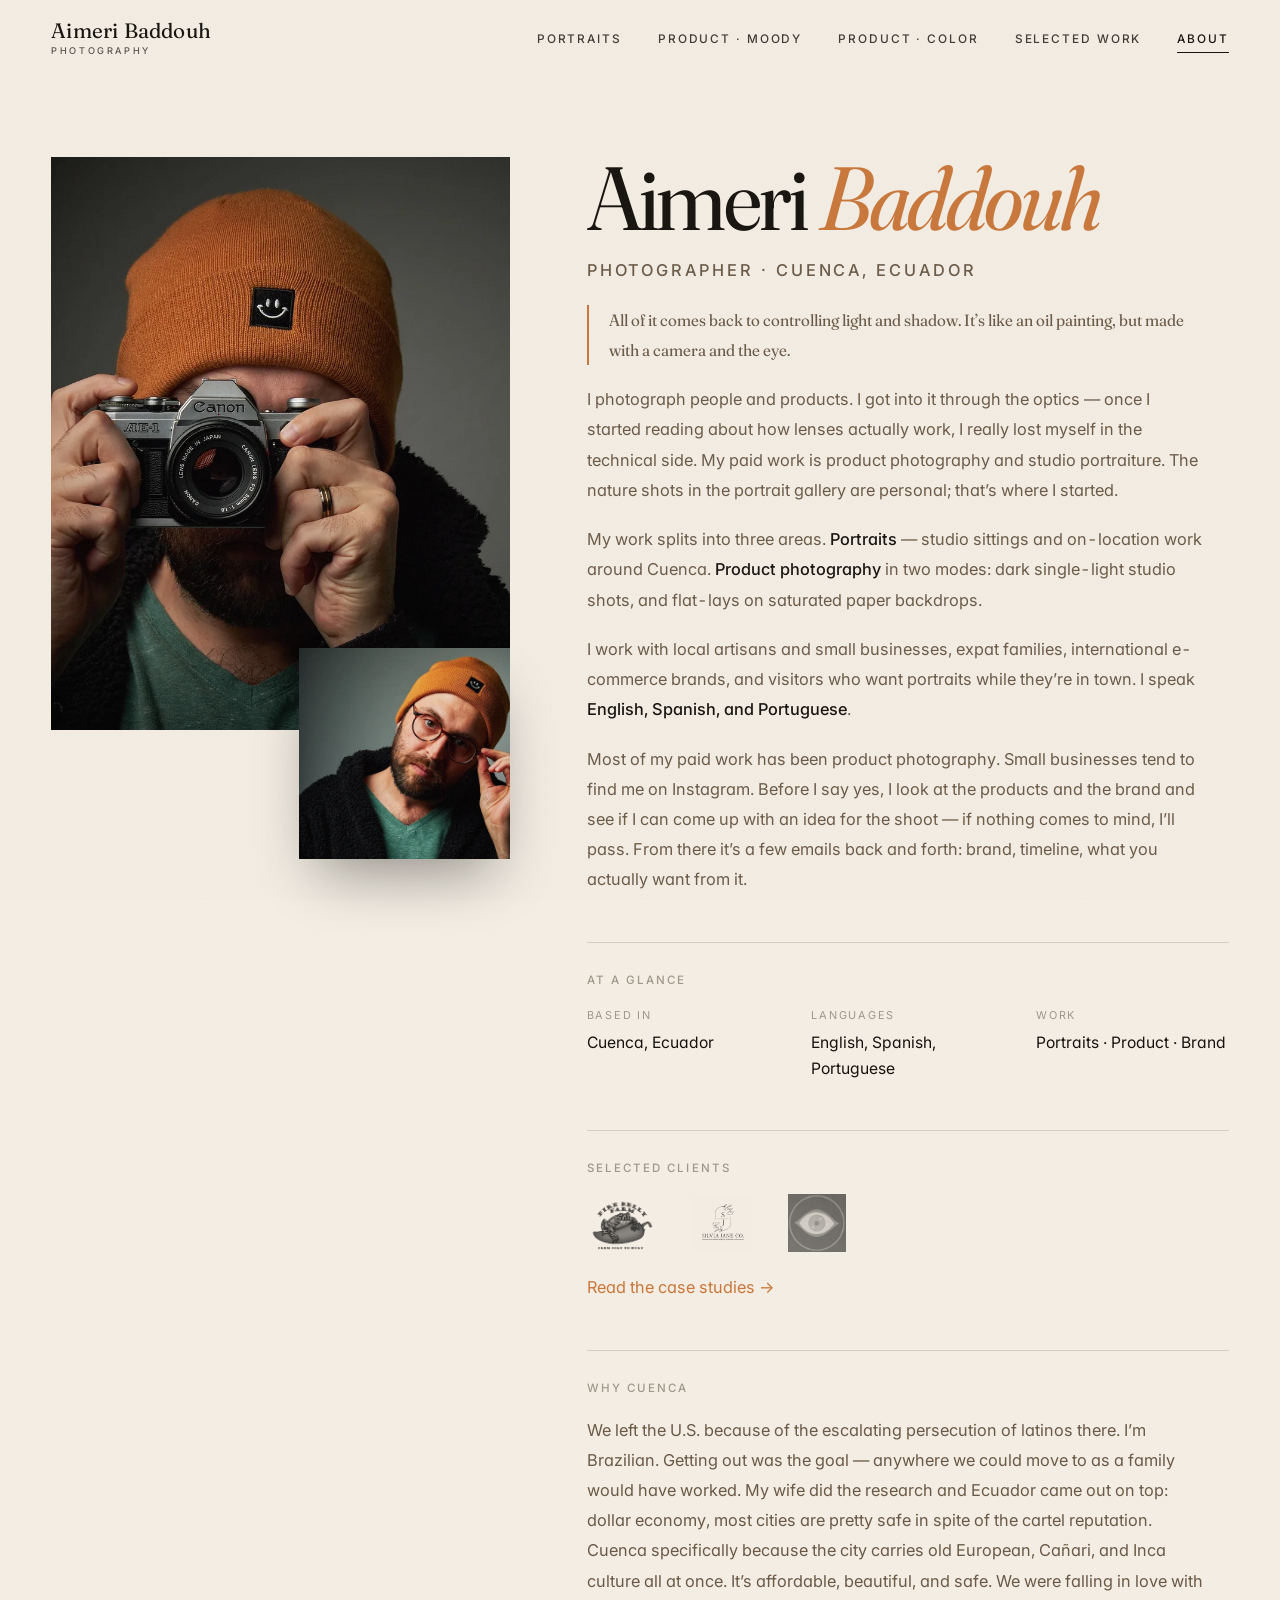
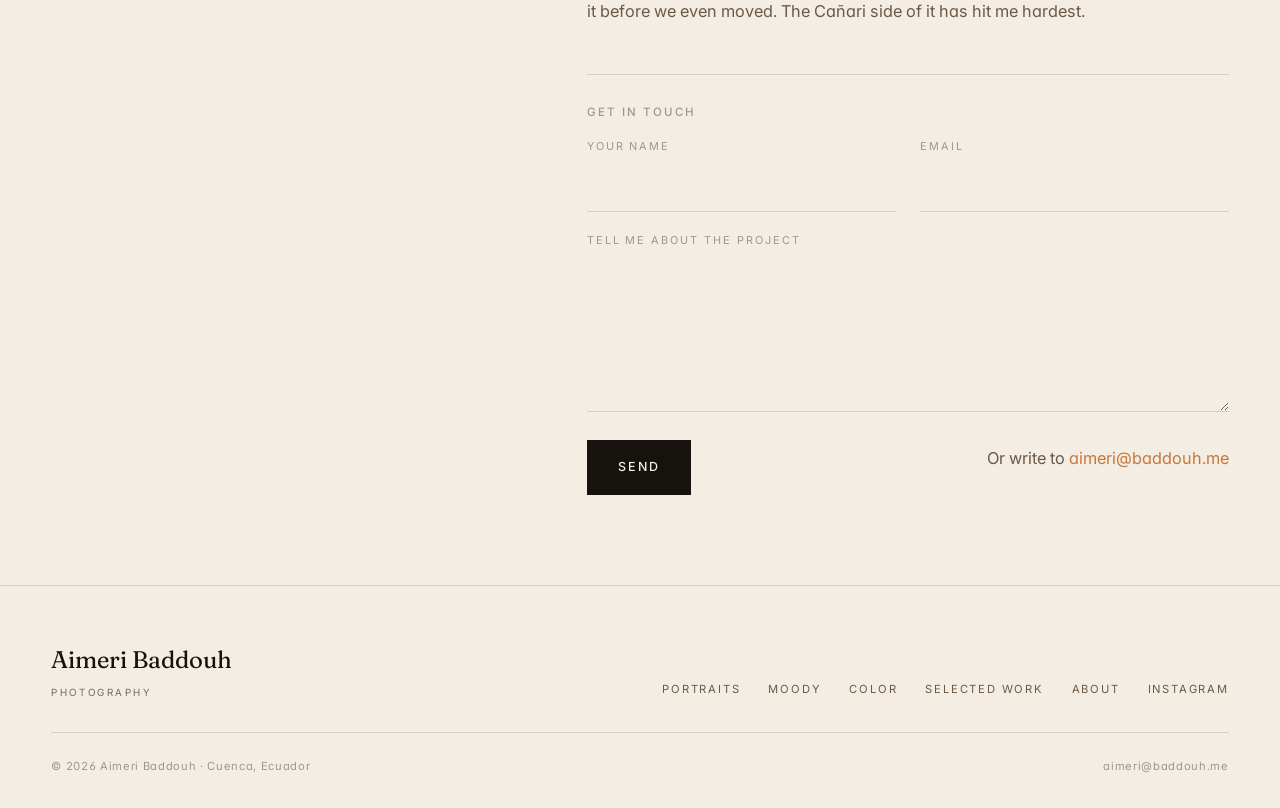
==== about.html @ 8f184eea "Revamp the site around light: themed chapters, triptych hero, justified galleries, image pipeline Vi" ====
<!DOCTYPE html>
<html lang="en" data-theme="cream">
<head>
  <meta charset="UTF-8">
  <meta name="viewport" content="width=device-width, initial-scale=1, viewport-fit=cover">
  <title>About — Aimeri Baddouh Photography</title>
  <meta name="description" content="About Aimeri Baddouh — photographer based in Cuenca, Ecuador. Portraits and product photography.">
  <meta name="theme-color" content="#f3ede3">
  <link rel="icon" type="image/svg+xml" href="/favicon.svg">
  <link rel="canonical" href="https://aimeribaddouh.com/about">

  <!-- Open Graph / social share -->
  <meta property="og:type" content="website">
  <meta property="og:site_name" content="Aimeri Baddouh Photography">
  <meta property="og:locale" content="en_US">
  <meta property="og:title" content="About — Aimeri Baddouh Photography">
  <meta property="og:description" content="Brazilian photographer in Cuenca, Ecuador. Portraits and product photography for small businesses, expat families, and international brands.">
  <meta property="og:image" content="https://aimeribaddouh.com/images/about/photographer.jpeg">
  <meta property="og:url" content="https://aimeribaddouh.com/about">
  <meta name="twitter:card" content="summary_large_image">
  <meta name="twitter:title" content="About — Aimeri Baddouh Photography">
  <meta name="twitter:description" content="Brazilian photographer in Cuenca, Ecuador. Portraits and product photography for small businesses, expat families, and international brands.">
  <meta name="twitter:image" content="https://aimeribaddouh.com/images/about/photographer.jpeg">

  <link rel="preconnect" href="https://fonts.googleapis.com">
  <link rel="preconnect" href="https://fonts.gstatic.com" crossorigin>
  <link rel="stylesheet" href="https://fonts.googleapis.com/css2?family=Fraunces:ital,opsz,wght,SOFT,WONK@0,9..144,300..700,0..100,0..1;1,9..144,300..700,0..100,0..1&family=Inter:opsz,wght@14..32,300..600&display=swap">
  <link rel="stylesheet" href="/styles.css">
  <script>document.documentElement.classList.add('js')</script>
</head>
<body>

  <a class="skip" href="#main">Skip to content</a>

  <header class="nav">
    <a href="/" class="nav__logo">Aimeri Baddouh <small>Photography</small></a>
    <nav aria-label="Primary">
      <ul class="nav__links">
        <li><a href="/portraits">Portraits</a></li>
        <li><a href="/moody">Product&nbsp;&middot; Moody</a></li>
        <li><a href="/color">Product&nbsp;&middot; Color</a></li>
        <li><a href="/selected-work">Selected Work</a></li>
        <li><a href="/about" aria-current="page">About</a></li>
      </ul>
    </nav>
    <button type="button" class="nav__menu" aria-expanded="false" aria-controls="menu">
      <span class="label-closed">Menu</span><span class="label-open">Close</span><i aria-hidden="true"></i>
    </button>
  </header>

  <div class="menu" id="menu" aria-hidden="true">
    <ul class="menu__list">
      <li><a class="menu__link" href="/portraits" style="--i:0"><small>01</small>Portraits<img class="menu__thumb" src="/images/opt/portraits/dark-coat-480.webp" alt="" loading="lazy" decoding="async"></a></li>
      <li><a class="menu__link" href="/moody" style="--i:1"><small>02</small>Product&nbsp;&middot; Moody<img class="menu__thumb" src="/images/opt/product-moody/pocket-watch-480.webp" alt="" loading="lazy" decoding="async"></a></li>
      <li><a class="menu__link" href="/color" style="--i:2"><small>03</small>Product&nbsp;&middot; Color<img class="menu__thumb" src="/images/opt/product-pop/tarot-sun-480.webp" alt="" loading="lazy" decoding="async"></a></li>
      <li><a class="menu__link" href="/selected-work" style="--i:3"><small>04</small>Selected Work<img class="menu__thumb" src="/images/opt/product-pop/fan-earrings-480.webp" alt="" loading="lazy" decoding="async"></a></li>
      <li><a class="menu__link" href="/about" style="--i:4"><small>05</small>About<img class="menu__thumb" src="/images/opt/about/photographer-480.webp" alt="" loading="lazy" decoding="async"></a></li>
    </ul>
    <div class="menu__foot">
      <a href="mailto:aimeri@baddouh.me">aimeri@baddouh.me</a>
      <a href="https://instagram.com/aimeribaddouh" target="_blank" rel="noopener">Instagram</a>
      <span>Cuenca, Ecuador</span>
    </div>
  </div>

  <main id="main">
    <div class="about wrap">
      <div class="about__media">
        <figure class="ph reveal" data-w="1920" data-h="1920" style="--avg:#45352A;background-image:url([data-uri])">
    <span class="ph__frame"><img src="/images/opt/about/photographer-960.webp" srcset="/images/opt/about/photographer-480.webp 480w, /images/opt/about/photographer-960.webp 960w, /images/opt/about/photographer-1440.webp 1440w, /images/opt/about/photographer-1920.webp 1920w" sizes="(min-width: 900px) 40vw, 100vw" width="1920" height="1920" alt="Aimeri Baddouh holding a Canon AE-1 film camera" loading="eager" fetchpriority="high" decoding="async"></span>
  </figure>
        <figure class="ph ph--second reveal" data-w="1920" data-h="1920" style="--avg:#55463B;background-image:url([data-uri]) --d:160ms">
    <span class="ph__frame"><img src="/images/opt/about/headshot-960.webp" srcset="/images/opt/about/headshot-480.webp 480w, /images/opt/about/headshot-960.webp 960w, /images/opt/about/headshot-1440.webp 1440w, /images/opt/about/headshot-1920.webp 1920w" sizes="(min-width: 900px) 18vw, 46vw" width="1920" height="1920" alt="Aimeri Baddouh, portrait" loading="lazy" decoding="async"></span>
  </figure>
      </div>

      <div class="about__body">
        <h1 class="about__name reveal">Aimeri <em>Baddouh</em></h1>
        <p class="eyebrow eyebrow--accent about__role reveal" style="--d:80ms">Photographer &middot; Cuenca, Ecuador</p>

        <p class="about__quote reveal" style="--d:140ms">All of it comes back to controlling light and shadow. It&rsquo;s like an oil painting, but made with a camera and the eye.</p>

        <p class="reveal" style="--d:200ms">I photograph people and products. I got into it through the optics &mdash; once I started reading about how lenses actually work, I really lost myself in the technical side. My paid work is product photography and studio portraiture. The nature shots in the portrait gallery are personal; that&rsquo;s where I started.</p>

        <p class="reveal">My work splits into three areas. <strong>Portraits</strong> &mdash; studio sittings and on-location work around Cuenca. <strong>Product photography</strong> in two modes: dark single-light studio shots, and flat-lays on saturated paper backdrops.</p>

        <p class="reveal">I work with local artisans and small businesses, expat families, international e-commerce brands, and visitors who want portraits while they&rsquo;re in town. I speak <strong>English, Spanish, and Portuguese</strong>.</p>

        <p class="reveal">Most of my paid work has been product photography. Small businesses tend to find me on Instagram. Before I say yes, I look at the products and the brand and see if I can come up with an idea for the shoot &mdash; if nothing comes to mind, I&rsquo;ll pass. From there it&rsquo;s a few emails back and forth: brand, timeline, what you actually want from it.</p>

        <div class="about__block reveal">
          <h2>At a glance</h2>
          <dl class="about__facts">
            <div><dt>Based in</dt><dd>Cuenca, Ecuador</dd></div>
            <div><dt>Languages</dt><dd>English, Spanish, Portuguese</dd></div>
            <div><dt>Work</dt><dd>Portraits &middot; Product &middot; Brand</dd></div>
          </dl>
        </div>

        <div class="about__block reveal">
          <h2>Selected clients</h2>
          <div class="about__logos">
            <img src="/images/clients/firebelly-farms.jpg" alt="Firebelly Farms" loading="lazy" decoding="async">
            <img src="/images/clients/silvia-jane.jpg" alt="Silvia Jane" loading="lazy" decoding="async">
            <img src="/images/clients/mariah-oller.jpg" alt="Mariah Oller Studio" loading="lazy" decoding="async">
          </div>
          <p><a class="inline" href="/selected-work">Read the case studies &rarr;</a></p>
        </div>

        <div class="about__block reveal">
          <h2>Why Cuenca</h2>
          <p>We left the U.S. because of the escalating persecution of latinos there. I&rsquo;m Brazilian. Getting out was the goal &mdash; anywhere we could move to as a family would have worked. My wife did the research and Ecuador came out on top: dollar economy, most cities are pretty safe in spite of the cartel reputation. Cuenca specifically because the city carries old European, Ca&ntilde;ari, and Inca culture all at once. It&rsquo;s affordable, beautiful, and safe. We were falling in love with it before we even moved. The Ca&ntilde;ari side of it has hit me hardest.</p>
        </div>

        <div class="about__block reveal" id="contact">
          <h2>Get in touch</h2>
          <form class="form" name="contact" method="POST" action="/thanks" data-netlify="true" netlify-honeypot="bot-field">
            <p class="hp"><label>Leave this empty: <input name="bot-field"></label></p>
            <label class="field">
              <span>Your name</span>
              <input type="text" name="name" autocomplete="name" required>
            </label>
            <label class="field">
              <span>Email</span>
              <input type="email" name="email" autocomplete="email" required>
            </label>
            <label class="field field--full">
              <span>Tell me about the project</span>
              <textarea name="message" rows="5" required></textarea>
            </label>
            <div class="form__actions">
              <button type="submit" class="btn btn--solid">Send</button>
              <p class="form__note">Or write to <a class="inline" href="mailto:aimeri@baddouh.me">aimeri@baddouh.me</a></p>
            </div>
          </form>
        </div>
      </div>
    </div>
  </main>

  <footer class="footer">
    <div class="wrap footer__inner">
      <p class="footer__name">Aimeri Baddouh <small>Photography</small></p>
      <ul class="footer__links">
        <li><a href="/portraits">Portraits</a></li>
        <li><a href="/moody">Moody</a></li>
        <li><a href="/color">Color</a></li>
        <li><a href="/selected-work">Selected Work</a></li>
        <li><a href="/about">About</a></li>
        <li><a href="https://instagram.com/aimeribaddouh" target="_blank" rel="noopener">Instagram</a></li>
      </ul>
      <p class="footer__copy"><span>&copy; 2026 Aimeri Baddouh &middot; Cuenca, Ecuador</span><a href="mailto:aimeri@baddouh.me">aimeri@baddouh.me</a></p>
    </div>
  </footer>

  <script src="/site.js" defer></script>
</body>
</html>
---- styles.css ----
/* ============================================================
   AIMERI BADDOUH PHOTOGRAPHY
   "Controlling light and shadow."
   The page itself changes its light: cream for portraits,
   near-black for moody product, marigold paper for color.
   ============================================================ */

/* ------------------------------------------------------------
   0. Tokens & themes
   ------------------------------------------------------------ */
:root {
  /* Palette */
  --cream:       #f3ede3;
  --cream-deep:  #e8dfd0;
  --ink:         #16130f;
  --ink-soft:    #3b342c;
  --sepia:       #6b5a47;
  --mist:        #a1978a;
  --ember:       #c9773a;
  --gold:        #d4b27a;
  --black:       #0b0908;
  --black-2:     #17130f;
  --bone:        #ece4d6;
  --marigold:    #f7b418;
  --pink:        #ff4f8b;
  --cyan:        #17b8e2;

  /* Semantic (cream theme by default) */
  --bg:      var(--cream);
  --bg-2:    var(--cream-deep);
  --fg:      var(--ink);
  --fg-2:    var(--sepia);
  --fg-3:    var(--mist);
  --line:    rgb(22 19 15 / .14);
  --accent:  var(--ember);
  --grain-opacity: .05;

  /* Type */
  --font-display: 'Fraunces', 'Cormorant Garamond', Georgia, 'Times New Roman', serif;
  --font-body:    'Inter', system-ui, -apple-system, 'Helvetica Neue', Arial, sans-serif;

  /* Layout */
  --gutter:  clamp(1.25rem, 4vw, 4.5rem);
  --gap:     clamp(.5rem, .9vw, .875rem);
  --nav-h:   76px;
  --max:     1720px;

  /* Motion */
  --ease-out:    cubic-bezier(.2, .7, .2, 1);
  --ease-in-out: cubic-bezier(.65, 0, .35, 1);
  --t-theme:     900ms;

  color-scheme: light;
}

:root[data-theme="dark"] {
  --bg:      var(--black);
  --bg-2:    var(--black-2);
  --fg:      var(--bone);
  --fg-2:    #b6aa99;
  --fg-3:    #7b7062;
  --line:    rgb(236 228 214 / .14);
  --accent:  var(--gold);
  --grain-opacity: .08;
  color-scheme: dark;
}

:root[data-theme="marigold"] {
  --bg:      var(--marigold);
  --bg-2:    #eaa70d;
  --fg:      var(--ink);
  --fg-2:    #4d3a0a;
  --fg-3:    #7d5f12;
  --line:    rgb(22 19 15 / .22);
  --accent:  var(--ink);
  --grain-opacity: .06;
}

:root[data-theme="paper"] {
  --bg:      #fbf9f4;
  --bg-2:    #f0ebe1;
  --fg:      var(--ink);
  --fg-2:    #5b5247;
  --fg-3:    #9a9084;
  --line:    rgb(22 19 15 / .12);
  --accent:  var(--pink);
}

/* Cross-document page transitions (progressive enhancement) */
@view-transition { navigation: auto; }
::view-transition-old(root) { animation: 320ms var(--ease-in-out) both vt-out; }
::view-transition-new(root) { animation: 420ms var(--ease-out) both vt-in; }
@keyframes vt-out { to { opacity: 0; } }
@keyframes vt-in  { from { opacity: 0; } }

/* ------------------------------------------------------------
   1. Base
   ------------------------------------------------------------ */
*, *::before, *::after { box-sizing: border-box; margin: 0; padding: 0; }

html {
  font-size: 100%;
  scroll-behavior: smooth;
  -webkit-text-size-adjust: 100%;
  background: var(--bg);
}

body {
  min-height: 100svh;
  font-family: var(--font-body);
  font-size: 1rem;
  line-height: 1.65;
  color: var(--fg);
  background: var(--bg);
  -webkit-font-smoothing: antialiased;
  text-rendering: optimizeLegibility;
  font-feature-settings: "ss01", "cv11", "tnum";
  overflow-x: clip;
  transition: background-color var(--t-theme) var(--ease-in-out), color var(--t-theme) var(--ease-in-out);
}

/* Film grain — a photographic texture over everything, very quiet */
body::after {
  content: "";
  position: fixed;
  inset: 0;
  z-index: 200;
  pointer-events: none;
  opacity: var(--grain-opacity);
  background-image: url("data:image/svg+xml,%3Csvg xmlns='http://www.w3.org/2000/svg' width='220' height='220'%3E%3Cfilter id='n'%3E%3CfeTurbulence type='fractalNoise' baseFrequency='.85' numOctaves='2' stitchTiles='stitch'/%3E%3CfeColorMatrix values='0 0 0 0 .5 0 0 0 0 .5 0 0 0 0 .5 0 0 0 1 0'/%3E%3C/filter%3E%3Crect width='100%25' height='100%25' filter='url(%23n)'/%3E%3C/svg%3E");
  background-size: 220px 220px;
  transition: opacity var(--t-theme);
}

img, picture, svg, video { display: block; max-width: 100%; height: auto; }
a { color: inherit; text-decoration: none; }
button { font: inherit; color: inherit; background: none; border: 0; cursor: pointer; }
figure { margin: 0; }
strong { font-weight: 600; color: var(--fg); }
em { font-style: italic; }

h1, h2, h3, .display {
  font-family: var(--font-display);
  font-weight: 400;
  line-height: .98;
  letter-spacing: -.015em;
  font-variation-settings: "opsz" 144, "SOFT" 30, "WONK" 1;
  text-wrap: balance;
}
p { text-wrap: pretty; }

:focus-visible { outline: 2px solid var(--accent); outline-offset: 4px; border-radius: 2px; }
::selection { background: var(--accent); color: var(--bg); }

.sr-only {
  position: absolute; width: 1px; height: 1px; padding: 0; margin: -1px;
  overflow: hidden; clip: rect(0 0 0 0); white-space: nowrap; border: 0;
}

.skip {
  position: fixed; top: .75rem; left: .75rem; z-index: 300;
  padding: .6rem 1rem; background: var(--ink); color: var(--cream);
  font-size: .8rem; letter-spacing: .08em; text-transform: uppercase;
  transform: translateY(-200%); transition: transform .3s;
}
.skip:focus { transform: none; }

.wrap { width: min(100% - 2 * var(--gutter), var(--max)); margin-inline: auto; }

/* Typography helpers */
.eyebrow {
  font-family: var(--font-body);
  font-size: .72rem;
  font-weight: 500;
  letter-spacing: .18em;
  text-transform: uppercase;
  color: var(--fg-2);
  transition: color var(--t-theme);
}
.eyebrow--accent { color: var(--accent); }
.mono { font-variant-numeric: tabular-nums; letter-spacing: .06em; }

.btn {
  display: inline-flex;
  align-items: center;
  gap: .75rem;
  font-family: var(--font-body);
  font-size: .78rem;
  font-weight: 500;
  letter-spacing: .16em;
  text-transform: uppercase;
  color: var(--fg);
  padding-block: .35rem;
  position: relative;
  transition: color .3s;
}
.btn::after {
  content: "";
  position: absolute; left: 0; right: 0; bottom: 0;
  height: 1px; background: currentColor; opacity: .35;
  transform-origin: left; transition: transform .5s var(--ease-out), opacity .3s;
}
.btn:hover::after { opacity: 1; transform: scaleX(1); }
.btn .arrow { display: inline-block; transition: transform .45s var(--ease-out); }
.btn:hover .arrow { transform: translateX(6px); }

.btn--solid {
  padding: 1rem 1.9rem;
  border: 1px solid var(--fg);
  background: var(--fg);
  color: var(--bg);
  transition: background-color .35s, color .35s, border-color .35s, transform .35s var(--ease-out);
}
.btn--solid::after { display: none; }
.btn--solid:hover { background: transparent; color: var(--fg); }

.btn--ghost {
  padding: 1rem 1.9rem;
  border: 1px solid var(--line);
  transition: border-color .35s, background-color .35s, color .35s;
}
.btn--ghost::after { display: none; }
.btn--ghost:hover { border-color: currentColor; }

/* ------------------------------------------------------------
   2. Navigation
   ------------------------------------------------------------ */
.nav {
  position: fixed;
  inset: 0 0 auto 0;
  z-index: 100;
  height: var(--nav-h);
  display: flex;
  align-items: center;
  justify-content: space-between;
  gap: 2rem;
  padding-inline: var(--gutter);
  color: var(--fg);
  transition: background-color .5s var(--ease-out), color .5s, box-shadow .5s, transform .5s var(--ease-out);
}
html.is-scrolled .nav {
  background: color-mix(in srgb, var(--bg) 82%, transparent);
  -webkit-backdrop-filter: blur(16px) saturate(1.3);
  backdrop-filter: blur(16px) saturate(1.3);
  box-shadow: inset 0 -1px 0 var(--line);
}
html[data-hero]:not(.is-scrolled) .nav { color: var(--bone); }
html.menu-open .nav { color: var(--bone); background: transparent; box-shadow: none; -webkit-backdrop-filter: none; backdrop-filter: none; }

.nav__logo {
  display: flex;
  flex-direction: column;
  line-height: 1;
  font-family: var(--font-display);
  font-size: 1.3rem;
  letter-spacing: .01em;
  font-variation-settings: "opsz" 24, "SOFT" 0, "WONK" 0;
  white-space: nowrap;
}
.nav__logo small {
  margin-top: .3rem;
  font-family: var(--font-body);
  font-size: .58rem;
  font-weight: 500;
  letter-spacing: .28em;
  text-transform: uppercase;
  opacity: .7;
}

.nav__links {
  display: flex;
  gap: 2.25rem;
  list-style: none;
}
.nav__links a {
  position: relative;
  font-size: .74rem;
  font-weight: 500;
  letter-spacing: .16em;
  text-transform: uppercase;
  padding-block: .4rem;
  opacity: .82;
  transition: opacity .3s;
}
.nav__links a::after {
  content: "";
  position: absolute; left: 0; bottom: 0;
  width: 100%; height: 1px;
  background: currentColor;
  transform: scaleX(0); transform-origin: right;
  transition: transform .45s var(--ease-out);
}
.nav__links a:hover, .nav__links a[aria-current="page"] { opacity: 1; }
.nav__links a:hover::after, .nav__links a[aria-current="page"]::after { transform: scaleX(1); transform-origin: left; }

.nav__menu {
  display: none;
  align-items: center;
  gap: .75rem;
  font-size: .74rem;
  font-weight: 500;
  letter-spacing: .18em;
  text-transform: uppercase;
  padding: .5rem 0;
  z-index: 130;
  position: relative;
}
.nav__menu i {
  position: relative;
  display: block;
  width: 26px;
  height: 12px;
}
.nav__menu i::before, .nav__menu i::after {
  content: "";
  position: absolute; left: 0; width: 100%; height: 1.5px;
  background: currentColor;
  transition: transform .45s var(--ease-in-out), top .45s var(--ease-in-out);
}
.nav__menu i::before { top: 0; }
.nav__menu i::after { top: 10px; }
html.menu-open .nav__menu i::before { top: 5px; transform: rotate(45deg); }
html.menu-open .nav__menu i::after  { top: 5px; transform: rotate(-45deg); }
.nav__menu .label-open, html.menu-open .nav__menu .label-closed { display: none; }
html.menu-open .nav__menu .label-open { display: inline; }

/* Full-screen menu (mobile / small screens) */
.menu {
  position: fixed;
  inset: 0;
  z-index: 90;
  display: grid;
  grid-template-rows: 1fr auto;
  padding: calc(var(--nav-h) + 2vh) var(--gutter) max(1.5rem, env(safe-area-inset-bottom));
  background: var(--black);
  color: var(--bone);
  clip-path: inset(0 0 100% 0);
  visibility: hidden;
  transition: clip-path .75s var(--ease-in-out), visibility 0s .75s;
}
html.menu-open .menu { clip-path: inset(0); visibility: visible; transition-delay: 0s; }
.menu__list { list-style: none; display: flex; flex-direction: column; justify-content: center; gap: .1em; }
.menu__link {
  display: flex;
  align-items: center;
  gap: 1rem;
  padding: .35em 0;
  border-bottom: 1px solid rgb(236 228 214 / .1);
  font-family: var(--font-display);
  font-size: clamp(2.2rem, 8.5vw, 4.5rem);
  line-height: 1.05;
  letter-spacing: -.02em;
  font-variation-settings: "opsz" 96, "SOFT" 30, "WONK" 1;
  opacity: 0;
  transform: translateY(24px);
  transition: opacity .6s var(--ease-out), transform .6s var(--ease-out);
}
html.menu-open .menu__link { opacity: 1; transform: none; transition-delay: calc(.25s + var(--i) * 70ms); }
.menu__link small {
  font-family: var(--font-body);
  font-size: .66rem;
  letter-spacing: .2em;
  opacity: .5;
  min-width: 2.2em;
  font-variant-numeric: tabular-nums;
}
.menu__link .menu__thumb {
  margin-left: auto;
  width: 54px;
  height: 68px;
  object-fit: cover;
  flex: none;
  filter: saturate(.9);
}
.menu__foot {
  display: flex;
  flex-wrap: wrap;
  gap: .6rem 2rem;
  padding-top: 1.5rem;
  font-size: .72rem;
  letter-spacing: .14em;
  text-transform: uppercase;
  opacity: .6;
}

@media (max-width: 899px) {
  :root { --nav-h: 64px; }
  .nav__links { display: none; }
  .nav__menu { display: inline-flex; }
}
@media (min-width: 900px) {
  .menu { display: none; }
}

/* ------------------------------------------------------------
   3. Hero — the triptych
   Three bodies of work, side by side, breathing on hover.
   ------------------------------------------------------------ */
.hero {
  position: relative;
  height: 100svh;
  min-height: 560px;
  max-height: 1400px;
  overflow: hidden;
  background: var(--black);
  color: var(--bone);
}
.hero__panels {
  position: absolute;
  inset: 0;
  display: flex;
}
.hero__panel {
  position: relative;
  flex: 1 1 0;
  min-width: 0;
  overflow: hidden;
  outline: 0;
  transition: flex 1s var(--ease-in-out);
}
.hero__panel + .hero__panel { box-shadow: inset 1px 0 0 rgb(236 228 214 / .12); }
.hero__img {
  position: absolute;
  inset: 0;
  width: 100%;
  height: 100%;
  object-fit: cover;
  object-position: var(--pos, 50% 35%);
  transform: scale(1.06) translateY(var(--py, 0));
  filter: brightness(.86);
  will-change: transform;
  transition: transform 1.4s var(--ease-out), filter .9s;
  animation: hero-zoom 3.2s var(--ease-out) both;
}
@keyframes hero-zoom { from { transform: scale(1.16); } to { transform: scale(1.06) translateY(var(--py, 0)); } }
.hero__tag {
  position: absolute;
  top: calc(var(--nav-h) + 1.25rem);
  left: clamp(1.25rem, 2.6vw, 2.5rem);
  display: flex;
  align-items: baseline;
  gap: .75rem;
  font-size: .7rem;
  font-weight: 500;
  letter-spacing: .2em;
  text-transform: uppercase;
  white-space: nowrap;
  text-shadow: 0 1px 12px rgb(0 0 0 / .5);
  opacity: .78;
  transition: opacity .5s, transform .6s var(--ease-out);
}
.hero__tag i {
  font-family: var(--font-display);
  font-style: italic;
  font-size: 1.15rem;
  letter-spacing: 0;
  text-transform: none;
  font-variation-settings: "opsz" 24, "SOFT" 30, "WONK" 1;
}
.hero__tag .arrow { display: inline-block; opacity: 0; transform: translateX(-6px); transition: opacity .4s, transform .5s var(--ease-out); }

@media (hover: hover) and (min-width: 900px) {
  .hero__panels:hover .hero__panel { flex: .78; }
  .hero__panels .hero__panel:hover, .hero__panels .hero__panel:focus-visible { flex: 1.75; }
  .hero__panel:hover .hero__img, .hero__panel:focus-visible .hero__img { transform: scale(1) translateY(var(--py, 0)); filter: brightness(1); }
  .hero__panels:hover .hero__panel:not(:hover) .hero__img { filter: brightness(.55); }
  .hero__panel:hover .hero__tag { opacity: 1; }
  .hero__panel:hover .hero__tag .arrow { opacity: 1; transform: none; }
}

.hero__scrim {
  position: absolute;
  inset: 0;
  pointer-events: none;
  background:
    linear-gradient(to top, rgb(11 9 8 / .92) 0%, rgb(11 9 8 / .55) 22%, rgb(11 9 8 / 0) 55%),
    linear-gradient(to bottom, rgb(11 9 8 / .55) 0%, rgb(11 9 8 / 0) 28%);
}
.hero__content {
  position: absolute;
  left: var(--gutter);
  right: var(--gutter);
  bottom: clamp(1.75rem, 6vh, 4.5rem);
  pointer-events: none;
}
.hero__content a { pointer-events: auto; }
.hero__eyebrow {
  font-size: .7rem;
  font-weight: 500;
  letter-spacing: .22em;
  text-transform: uppercase;
  color: rgb(236 228 214 / .78);
  margin-bottom: clamp(.75rem, 1.6vh, 1.25rem);
}
.hero__title {
  font-size: clamp(3.4rem, 10.5vw, 11rem);
  line-height: .9;
  letter-spacing: -.03em;
  color: var(--cream);
  text-shadow: 0 2px 40px rgb(0 0 0 / .35);
  overflow: hidden;
}
.hero__title em { font-style: italic; font-variation-settings: "opsz" 144, "SOFT" 60, "WONK" 1; color: var(--gold); }
.hero__title .line { display: block; }
.hero__title .word { display: inline-block; }

/* Staggered entrance */
.hero__eyebrow, .hero__title .word, .hero__scroll {
  animation: rise 1.2s var(--ease-out) both;
}
.hero__eyebrow { animation-delay: .35s; }
.hero__title .word:nth-child(1) { animation-delay: .45s; }
.hero__title .word:nth-child(2) { animation-delay: .55s; }
.hero__title .word:nth-child(3) { animation-delay: .65s; }
.hero__scroll { animation-delay: 1.3s; }
@keyframes rise {
  from { opacity: 0; transform: translateY(1.1em); }
  to   { opacity: 1; transform: none; }
}

.hero__scroll {
  position: absolute;
  right: var(--gutter);
  bottom: clamp(1.75rem, 6vh, 4.5rem);
  display: inline-flex;
  flex-direction: column;
  align-items: center;
  gap: .6rem;
  font-size: .62rem;
  letter-spacing: .24em;
  text-transform: uppercase;
  color: rgb(236 228 214 / .7);
}
.hero__scroll::after {
  content: "";
  width: 1px;
  height: 46px;
  background: linear-gradient(to bottom, currentColor, transparent);
  animation: scroll-hint 2.2s var(--ease-in-out) infinite;
}
@keyframes scroll-hint {
  0%   { transform: scaleY(0); transform-origin: top; }
  45%  { transform: scaleY(1); transform-origin: top; }
  55%  { transform: scaleY(1); transform-origin: bottom; }
  100% { transform: scaleY(0); transform-origin: bottom; }
}

/* Small screens: the triptych becomes a slow crossfade */
@media (max-width: 899px) {
  .hero__panel {
    position: absolute;
    inset: 0;
    flex: none;
    opacity: 0;
    transition: opacity 1.4s var(--ease-in-out), visibility 0s 1.4s;
    visibility: hidden;
  }
  .hero__panel + .hero__panel { box-shadow: none; }
  .hero__panel.is-active { opacity: 1; visibility: visible; transition-delay: 0s; }
  .hero__img { animation: none; transform: scale(1.02) translateY(var(--py, 0)); }
  .hero__panel.is-active .hero__img { animation: hero-drift 7s linear both; }
  @keyframes hero-drift { from { transform: scale(1.02); } to { transform: scale(1.1); } }
  .hero__tag { left: var(--gutter); opacity: .9; }
  .hero__tag .arrow { opacity: 1; transform: none; }
  .hero__content { bottom: max(1.75rem, calc(env(safe-area-inset-bottom) + 1.25rem)); right: auto; max-width: 88%; }
  .hero__scroll { display: none; }
  .hero__dots {
    position: absolute;
    right: var(--gutter);
    top: calc(var(--nav-h) + 1.45rem);
    display: flex;
    gap: .45rem;
  }
  .hero__dots span { width: 22px; height: 2px; background: rgb(236 228 214 / .35); transition: background-color .5s; }
  .hero__dots span.is-active { background: var(--cream); }
}
@media (min-width: 900px) { .hero__dots { display: none; } }

/* ------------------------------------------------------------
   4. Lede
   ------------------------------------------------------------ */
.lede {
  padding: clamp(5rem, 14vh, 11rem) 0 clamp(3rem, 8vh, 6rem);
}
.lede__text {
  font-family: var(--font-display);
  font-size: clamp(1.6rem, 3.4vw, 3.1rem);
  line-height: 1.22;
  letter-spacing: -.01em;
  font-variation-settings: "opsz" 72, "SOFT" 30, "WONK" 1;
  max-width: 24em;
  color: var(--fg);
}
.lede__text strong { font-weight: 400; font-style: italic; color: var(--accent); transition: color var(--t-theme); }
.lede__meta {
  margin-top: clamp(2rem, 5vh, 3.5rem);
  display: flex;
  flex-wrap: wrap;
  gap: .75rem 2.5rem;
}

/* ------------------------------------------------------------
   5. Chapters (home)
   ------------------------------------------------------------ */
.chapter {
  position: relative;
  padding-block: clamp(4rem, 12vh, 9rem);
}
.chapter__inner {
  display: grid;
  grid-template-columns: minmax(0, 4fr) minmax(0, 8fr);
  gap: clamp(2rem, 6vw, 7rem);
  align-items: start;
}
.chapter--flip .chapter__inner { grid-template-columns: minmax(0, 8fr) minmax(0, 4fr); }
.chapter--flip .chapter__head { order: 2; }

.chapter__head {
  position: sticky;
  top: clamp(6rem, 18vh, 12rem);
}
.chapter__num {
  display: block;
  font-family: var(--font-display);
  font-style: italic;
  font-size: clamp(6rem, 14vw, 15rem);
  line-height: .8;
  letter-spacing: -.04em;
  color: transparent;
  -webkit-text-stroke: 1px var(--fg);
  opacity: .28;
  margin-left: -.04em;
  margin-bottom: 1.25rem;
  font-variation-settings: "opsz" 144, "SOFT" 60, "WONK" 1;
  transition: -webkit-text-stroke-color var(--t-theme);
  user-select: none;
}
.chapter__title {
  font-size: clamp(2.6rem, 5.4vw, 5.4rem);
  margin: .35em 0 .45em;
}
.chapter__title em { font-style: italic; color: var(--accent); transition: color var(--t-theme); }
.chapter__desc {
  max-width: 34ch;
  color: var(--fg-2);
  font-size: 1.02rem;
  line-height: 1.7;
  transition: color var(--t-theme);
  margin-bottom: 1.75rem;
}

/* Editorial collage: one big, two supporting, offset */
.collage {
  display: grid;
  grid-template-columns: repeat(12, minmax(0, 1fr));
  gap: var(--gap);
  align-items: start;
}
.collage__item { position: relative; }
.collage__item > .px { transform: translateY(var(--py, 0)); will-change: transform; }
.collage__item:nth-child(1) { grid-column: 1 / 8; grid-row: 1 / 3; }
.collage__item:nth-child(2) { grid-column: 8 / 13; grid-row: 1; margin-top: 22%; }
.collage__item:nth-child(3) { grid-column: 9 / 13; grid-row: 2; margin-top: 8%; }
.chapter--flip .collage__item:nth-child(1) { grid-column: 6 / 13; }
.chapter--flip .collage__item:nth-child(2) { grid-column: 1 / 6; }
.chapter--flip .collage__item:nth-child(3) { grid-column: 1 / 5; }

.collage__cap {
  margin-top: .6rem;
  font-size: .72rem;
  letter-spacing: .04em;
  color: var(--fg-3);
  transition: color var(--t-theme);
}

@media (max-width: 899px) {
  .chapter__inner, .chapter--flip .chapter__inner { grid-template-columns: 1fr; gap: 2.5rem; }
  .chapter--flip .chapter__head { order: 0; }
  .chapter__head { position: static; }
  .chapter__num { font-size: 22vw; margin-bottom: .5rem; }
  .collage { grid-template-columns: repeat(6, minmax(0, 1fr)); gap: var(--gap); }
  .collage__item:nth-child(1), .chapter--flip .collage__item:nth-child(1) { grid-column: 1 / 7; grid-row: 1; margin: 0; }
  .collage__item:nth-child(2), .chapter--flip .collage__item:nth-child(2) { grid-column: 1 / 4; grid-row: 2; margin-top: 0; }
  .collage__item:nth-child(3), .chapter--flip .collage__item:nth-child(3) { grid-column: 4 / 7; grid-row: 2; margin-top: 22%; }
  .collage__cap { font-size: .68rem; }
}

/* ------------------------------------------------------------
   6. Photo primitive (used everywhere)
   ------------------------------------------------------------ */
.ph {
  display: block;
  position: relative;
  overflow: hidden;
  background-color: var(--avg, var(--bg-2));
  background-size: cover;
  background-position: center;
  isolation: isolate;
}
.ph__link, .ph__frame { display: block; position: relative; overflow: hidden; height: 100%; }
.ph img {
  width: 100%;
  height: 100%;
  object-fit: cover;
  background-size: cover;
  background-position: center;
  transition: transform 1.1s var(--ease-out), opacity .7s var(--ease-out), filter .7s;
}
html.js .ph img[loading="lazy"]:not(.is-loaded) { opacity: 0; }
html.js .ph img.is-loaded { opacity: 1; }
.ph:hover img { transform: scale(1.035); }

.ph__cap {
  position: absolute;
  inset: auto 0 0 0;
  z-index: 2;
  display: flex;
  align-items: flex-end;
  justify-content: space-between;
  gap: 1rem;
  padding: 2.75rem 1rem .9rem;
  font-size: .72rem;
  letter-spacing: .04em;
  color: var(--bone);
  background: linear-gradient(to top, rgb(11 9 8 / .75), rgb(11 9 8 / 0));
  opacity: 0;
  transform: translateY(6px);
  transition: opacity .45s, transform .55s var(--ease-out);
  pointer-events: none;
}
.ph__cap .mono { opacity: .7; }
@media (hover: hover) {
  .ph:hover .ph__cap, .ph:focus-within .ph__cap { opacity: 1; transform: none; }
}

/* ------------------------------------------------------------
   7. Reveal on scroll
   ------------------------------------------------------------ */
html.js .reveal {
  opacity: 0;
  transform: translateY(28px);
  transition: opacity 1s var(--ease-out), transform 1.1s var(--ease-out);
  transition-delay: var(--d, 0ms);
}
html.js .reveal.is-in { opacity: 1; transform: none; }
html.js .reveal--clip { transform: none; clip-path: inset(0 0 100% 0); transition: clip-path 1.2s var(--ease-in-out), opacity .6s; }
html.js .reveal--clip.is-in { clip-path: inset(0); }

/* ------------------------------------------------------------
   8. Selected work strip (home) & case studies
   ------------------------------------------------------------ */
.strip { padding-block: clamp(4rem, 12vh, 9rem); }
.strip__head {
  display: flex;
  align-items: flex-end;
  justify-content: space-between;
  gap: 2rem;
  margin-bottom: clamp(2rem, 5vh, 3.5rem);
}
.strip__title { font-size: clamp(2.2rem, 4.5vw, 4.2rem); }
.strip__title em { font-style: italic; color: var(--accent); transition: color var(--t-theme); }
.strip__grid {
  display: grid;
  grid-template-columns: repeat(3, minmax(0, 1fr));
  gap: var(--gap);
}
.card { display: block; }
.card .ph { aspect-ratio: 4 / 5; }
.card__meta { padding: 1rem 0 0; display: flex; justify-content: space-between; gap: 1rem; align-items: baseline; }
.card__client { font-family: var(--font-display); font-size: 1.35rem; font-variation-settings: "opsz" 24, "SOFT" 30; }
.card__what { font-size: .72rem; letter-spacing: .12em; text-transform: uppercase; color: var(--fg-3); transition: color var(--t-theme); text-align: right; }

@media (max-width: 899px) {
  .strip__head { flex-direction: column; align-items: flex-start; gap: 1rem; }
  .strip__grid {
    display: flex;
    gap: var(--gap);
    overflow-x: auto;
    scroll-snap-type: x mandatory;
    padding-inline: var(--gutter);
    margin-inline: calc(-1 * var(--gutter));
    scrollbar-width: none;
    -webkit-overflow-scrolling: touch;
  }
  .strip__grid::-webkit-scrollbar { display: none; }
  .card { flex: 0 0 78%; scroll-snap-align: start; }
}

/* Case studies page */
.page-head {
  padding: calc(var(--nav-h) + clamp(3rem, 10vh, 7rem)) 0 clamp(2.5rem, 6vh, 4.5rem);
}
.page-head__title {
  font-size: clamp(3rem, 9vw, 8.5rem);
  letter-spacing: -.03em;
  line-height: .92;
}
.page-head__title em { font-style: italic; color: var(--accent); }
.page-head__row {
  display: flex;
  flex-wrap: wrap;
  align-items: flex-end;
  justify-content: space-between;
  gap: 1rem 3rem;
  margin-top: 1.5rem;
  padding-top: 1.5rem;
  border-top: 1px solid var(--line);
}
.page-head__desc { max-width: 44ch; color: var(--fg-2); font-size: 1.02rem; line-height: 1.7; }

.cases { display: flex; flex-direction: column; gap: clamp(5rem, 14vh, 11rem); padding-bottom: clamp(4rem, 10vh, 8rem); }
.case {
  display: grid;
  grid-template-columns: minmax(0, 7fr) minmax(0, 5fr);
  gap: clamp(2rem, 6vw, 7rem);
  align-items: start;
}
.case--flip { grid-template-columns: minmax(0, 5fr) minmax(0, 7fr); }
.case--flip .case__text { order: -1; }
.case__images { display: grid; grid-template-columns: repeat(12, minmax(0, 1fr)); gap: var(--gap); align-items: start; }
.case__images .ph:nth-child(1) { grid-column: 1 / 9; }
.case__images .ph:nth-child(2) { grid-column: 7 / 13; margin-top: 45%; z-index: 2; box-shadow: 0 30px 60px -20px rgb(11 9 8 / .45); }
.case--flip .case__images .ph:nth-child(1) { grid-column: 5 / 13; }
.case--flip .case__images .ph:nth-child(2) { grid-column: 1 / 7; }
.case__text { position: sticky; top: clamp(6rem, 18vh, 10rem); }
.case__client { margin-bottom: .75rem; }
.case__title { font-size: clamp(2rem, 3.6vw, 3.4rem); line-height: 1; margin-bottom: .6rem; }
.case__meta { font-size: .78rem; letter-spacing: .06em; color: var(--fg-3); margin-bottom: 1.75rem; }
.case__text p:not(.case__meta):not(.eyebrow) { color: var(--fg-2); line-height: 1.8; margin-bottom: 1.1rem; }
.case__text p:last-child { margin-bottom: 0; }

@media (max-width: 899px) {
  .case, .case--flip { grid-template-columns: 1fr; gap: 2rem; }
  .case--flip .case__text { order: 0; }
  .case__text { position: static; }
  .case__images .ph:nth-child(2) { margin-top: 30%; }
}

/* ------------------------------------------------------------
   9. Gallery pages
   ------------------------------------------------------------ */
.ghead {
  padding: calc(var(--nav-h) + clamp(3rem, 10vh, 7rem)) 0 clamp(2rem, 6vh, 4rem);
}
.ghead__top { display: flex; align-items: baseline; justify-content: space-between; gap: 2rem; }
.ghead__title {
  font-size: clamp(3.2rem, 11vw, 10.5rem);
  letter-spacing: -.035em;
  line-height: .9;
  margin-top: .5rem;
}
.ghead__title em { font-style: italic; color: var(--accent); }
.ghead__row {
  display: flex;
  flex-wrap: wrap;
  align-items: flex-end;
  justify-content: space-between;
  gap: 1rem 3rem;
  margin-top: 1.5rem;
  padding-top: 1.5rem;
  border-top: 1px solid var(--line);
}
.ghead__desc { max-width: 46ch; color: var(--fg-2); font-size: 1.02rem; line-height: 1.7; }
.ghead__count { font-size: .74rem; letter-spacing: .16em; text-transform: uppercase; color: var(--fg-3); white-space: nowrap; }

.gallery { padding-bottom: clamp(3rem, 8vh, 6rem); }

/* Justified rows (JS sizes each photo; CSS columns fallback) */
.justified { display: flex; flex-wrap: wrap; gap: var(--gap); align-content: flex-start; }
.justified > .ph { flex: 0 0 auto; }
.justified .ph__link { width: 100%; height: 100%; }
.justified:not(.is-rows) { display: block; columns: 3; column-gap: var(--gap); }
.justified:not(.is-rows) > .ph { break-inside: avoid; margin-bottom: var(--gap); width: auto !important; height: auto !important; }
.justified:not(.is-rows) > .ph--lead { column-span: all; }
.justified.is-rows > .ph { opacity: 1; }
@media (max-width: 719px) {
  .justified:not(.is-rows) { columns: 2; }
  .justified.is-cols > .ph.ph--lead .ph__cap { display: none; }
}

/* Next gallery */
.gnext { padding-block: clamp(3rem, 8vh, 6rem); border-top: 1px solid var(--line); }
.gnext__link {
  display: grid;
  grid-template-columns: minmax(0, 1fr) minmax(0, 1fr);
  gap: clamp(1.5rem, 4vw, 4rem);
  align-items: center;
}
.gnext__text { display: flex; flex-direction: column; gap: .75rem; }
.gnext__title { font-size: clamp(2.4rem, 6vw, 5.5rem); letter-spacing: -.03em; line-height: .95; }
.gnext__title em { font-style: italic; color: var(--accent); }
.gnext .ph { aspect-ratio: 3 / 2; }
.gnext__link:hover .arrow { transform: translateX(8px); }
@media (max-width: 719px) {
  .gnext__link { grid-template-columns: 1fr; }
  .gnext__text { order: 2; }
}

/* ------------------------------------------------------------
   10. Lightbox
   ------------------------------------------------------------ */
.lb {
  --lb-px: clamp(.75rem, 6vw, 5rem);
  --lb-py: clamp(3.5rem, 9vh, 5.5rem);
  position: fixed;
  inset: 0;
  width: 100vw;
  height: 100dvh;
  max-width: none;
  max-height: none;
  margin: 0;
  padding: 0;
  border: 0;
  background: #080605;
  color: var(--bone);
  overscroll-behavior: contain;
  opacity: 0;
  transition: opacity .4s var(--ease-out);
}
.lb[open] { opacity: 1; }
.lb::backdrop { background: transparent; }
html.lb-open { overflow: hidden; }

.lb__stage {
  position: absolute;
  inset: 0;
  display: flex;
  align-items: center;
  justify-content: center;
  padding: var(--lb-py) var(--lb-px);
  touch-action: pan-y;
}
.lb__stage:focus { outline: none; }
.lb__fig { display: contents; }
.lb__img {
  max-width: calc(100vw - 2 * var(--lb-px));
  max-height: calc(100dvh - 2 * var(--lb-py));
  width: auto;
  height: auto;
  flex: none;
  object-fit: contain;
  box-shadow: 0 40px 120px rgb(0 0 0 / .6);
  user-select: none;
  -webkit-user-drag: none;
  transition: opacity .35s var(--ease-out), transform .45s var(--ease-out);
}
.lb__img.is-swapping { opacity: 0; transform: scale(.985); }
.lb__bar {
  position: absolute;
  inset: 0 0 auto 0;
  display: flex;
  align-items: center;
  justify-content: space-between;
  padding: 1.1rem var(--gutter);
  font-size: .72rem;
  letter-spacing: .16em;
  text-transform: uppercase;
}
.lb__counter { font-variant-numeric: tabular-nums; opacity: .75; }
.lb__close {
  display: inline-flex;
  align-items: center;
  gap: .6rem;
  padding: .5rem 0;
  letter-spacing: .16em;
  text-transform: uppercase;
  font-size: .72rem;
  opacity: .8;
  transition: opacity .3s;
}
.lb__close:hover { opacity: 1; }
.lb__close svg { width: 18px; height: 18px; }
.lb__cap {
  position: absolute;
  inset: auto 0 0 0;
  padding: 1.1rem var(--gutter) max(1.1rem, env(safe-area-inset-bottom));
  display: flex;
  align-items: baseline;
  justify-content: space-between;
  gap: 1.5rem;
  font-size: .78rem;
  color: rgb(236 228 214 / .8);
}
.lb__cap em { font-family: var(--font-display); font-style: italic; font-size: 1.05rem; color: var(--bone); font-variation-settings: "opsz" 24, "SOFT" 30, "WONK" 1; }
.lb__hint { font-size: .66rem; letter-spacing: .14em; text-transform: uppercase; opacity: .5; white-space: nowrap; }
.lb__arrow {
  position: absolute;
  top: 50%;
  transform: translateY(-50%);
  width: 64px;
  height: 64px;
  display: grid;
  place-items: center;
  opacity: .6;
  transition: opacity .3s, transform .3s var(--ease-out);
}
.lb__arrow svg { width: 26px; height: 26px; }
.lb__arrow:hover { opacity: 1; }
.lb__arrow--prev { left: clamp(.25rem, 2vw, 1.5rem); }
.lb__arrow--next { right: clamp(.25rem, 2vw, 1.5rem); }
.lb__arrow--prev:hover { transform: translateY(-50%) translateX(-4px); }
.lb__arrow--next:hover { transform: translateY(-50%) translateX(4px); }
@media (max-width: 719px) {
  .lb__arrow { display: none; }
  .lb__hint { display: none; }
  .lb { --lb-px: .5rem; --lb-py: 4.25rem; }
}

/* ------------------------------------------------------------
   11. About
   ------------------------------------------------------------ */
.about {
  display: grid;
  grid-template-columns: minmax(0, 5fr) minmax(0, 7fr);
  gap: clamp(2rem, 6vw, 7rem);
  padding: calc(var(--nav-h) + clamp(3rem, 9vh, 6rem)) 0 clamp(4rem, 10vh, 8rem);
  align-items: start;
}
.about__media { position: sticky; top: clamp(5rem, 14vh, 8rem); }
.about__media .ph { aspect-ratio: 4 / 5; }
.about__media .ph--second { width: 46%; margin: -18% 0 0 auto; position: relative; z-index: 2; box-shadow: 0 30px 60px -20px rgb(11 9 8 / .45); aspect-ratio: 1; }
.about__name { font-size: clamp(3rem, 7vw, 6.5rem); letter-spacing: -.03em; line-height: .92; }
.about__name em { font-style: italic; color: var(--accent); }
.about__role { margin: 1rem 0 2.5rem; }
.about__quote {
  font-family: var(--font-display);
  font-size: clamp(1.5rem, 2.6vw, 2.4rem);
  line-height: 1.22;
  font-variation-settings: "opsz" 72, "SOFT" 30, "WONK" 1;
  margin: 0 0 2.25rem;
  padding-left: 1.25rem;
  border-left: 2px solid var(--accent);
}
.about__body p { color: var(--fg-2); line-height: 1.85; margin-bottom: 1.2rem; max-width: 62ch; font-size: 1.02rem; }
.about__body p strong { color: var(--fg); font-weight: 500; }
.about__block { margin-top: 3rem; padding-top: 2rem; border-top: 1px solid var(--line); }
.about__block > h2 { font-family: var(--font-body); font-size: .72rem; font-weight: 500; letter-spacing: .18em; text-transform: uppercase; color: var(--fg-3); margin-bottom: 1.25rem; font-variation-settings: normal; letter-spacing: .18em; }
.about__logos { display: flex; flex-wrap: wrap; align-items: center; gap: 1.5rem 2.25rem; margin: .25rem 0 1.25rem; }
.about__logos img { height: 58px; width: auto; max-width: 150px; object-fit: contain; mix-blend-mode: multiply; filter: grayscale(1) contrast(1.05); opacity: .8; transition: filter .4s, opacity .4s; }
.about__logos img:hover { filter: none; opacity: 1; }
.about__block a.inline { color: var(--accent); border-bottom: 1px solid transparent; transition: border-color .3s; }
.about__block a.inline:hover { border-color: currentColor; }
.about__facts { display: grid; grid-template-columns: repeat(auto-fit, minmax(160px, 1fr)); gap: 1.5rem 2rem; list-style: none; }
.about__facts dt { font-size: .68rem; letter-spacing: .16em; text-transform: uppercase; color: var(--fg-3); margin-bottom: .35rem; }
.about__facts dd { font-size: .98rem; color: var(--fg); }

/* Contact form */
.form { display: grid; grid-template-columns: 1fr 1fr; gap: 1.25rem 1.5rem; margin-top: .5rem; }
.form .field--full { grid-column: 1 / -1; }
.field { display: flex; flex-direction: column; gap: .5rem; }
.field > span { font-size: .68rem; letter-spacing: .18em; text-transform: uppercase; color: var(--fg-3); }
.field input, .field textarea {
  font: inherit;
  font-size: 1rem;
  color: var(--fg);
  background: transparent;
  border: 0;
  border-bottom: 1px solid var(--line);
  padding: .65rem 0;
  border-radius: 0;
  transition: border-color .3s;
  resize: vertical;
}
.field input:focus, .field textarea:focus { outline: none; border-bottom-color: var(--fg); }
.form .hp { display: none; }
.form__actions { grid-column: 1 / -1; display: flex; align-items: center; justify-content: space-between; gap: 1rem; margin-top: .5rem; }
.form__note { font-size: .78rem; color: var(--fg-3); }

@media (max-width: 899px) {
  .about { grid-template-columns: 1fr; gap: 2.5rem; }
  .about__media { position: static; }
  .form { grid-template-columns: 1fr; }
  .form__actions { flex-direction: column; align-items: flex-start; }
}

/* ------------------------------------------------------------
   12. Contact band, footer, misc pages
   ------------------------------------------------------------ */
.cta {
  padding-block: clamp(5rem, 16vh, 12rem);
  border-top: 1px solid var(--line);
}
.cta__inner { display: grid; grid-template-columns: minmax(0, 8fr) minmax(0, 4fr); gap: 2rem 4rem; align-items: end; }
.cta__title { font-size: clamp(2.6rem, 7vw, 7rem); letter-spacing: -.03em; line-height: .95; }
.cta__title em { font-style: italic; color: var(--accent); transition: color var(--t-theme); }
.cta__side { display: flex; flex-direction: column; gap: 1.25rem; align-items: flex-start; }
.cta__side p { color: var(--fg-2); max-width: 32ch; transition: color var(--t-theme); }
@media (max-width: 899px) { .cta__inner { grid-template-columns: 1fr; } }

.footer {
  padding: clamp(2.5rem, 6vh, 4rem) 0 max(2rem, env(safe-area-inset-bottom));
  border-top: 1px solid var(--line);
  transition: border-color var(--t-theme);
}
.footer__inner { display: flex; flex-wrap: wrap; align-items: flex-end; justify-content: space-between; gap: 1.5rem 3rem; }
.footer__name { font-family: var(--font-display); font-size: 1.5rem; font-variation-settings: "opsz" 24, "SOFT" 30, "WONK" 1; }
.footer__name small { display: block; font-family: var(--font-body); font-size: .62rem; letter-spacing: .26em; text-transform: uppercase; opacity: .6; margin-top: .3rem; }
.footer__links { display: flex; flex-wrap: wrap; gap: .75rem 1.75rem; list-style: none; }
.footer__links a { font-size: .7rem; letter-spacing: .16em; text-transform: uppercase; color: var(--fg-2); transition: color .3s; }
.footer__links a:hover { color: var(--fg); }
.footer__copy { width: 100%; font-size: .7rem; letter-spacing: .06em; color: var(--fg-3); display: flex; flex-wrap: wrap; justify-content: space-between; gap: .5rem 2rem; padding-top: 1.5rem; margin-top: .5rem; border-top: 1px solid var(--line); }

.simple { min-height: 70svh; display: grid; align-content: center; padding: calc(var(--nav-h) + 4rem) 0 4rem; }
.simple__title { font-size: clamp(3rem, 10vw, 9rem); letter-spacing: -.03em; line-height: .9; }
.simple__title em { font-style: italic; color: var(--accent); }
.simple p { max-width: 52ch; color: var(--fg-2); font-size: 1.05rem; line-height: 1.75; margin: 1.5rem 0 2rem; }
.simple p a { color: var(--accent); }

/* ------------------------------------------------------------
   13. Reduced motion
   ------------------------------------------------------------ */
@media (prefers-reduced-motion: reduce) {
  html { scroll-behavior: auto; }
  *, *::before, *::after { animation-duration: .01ms !important; animation-iteration-count: 1 !important; transition-duration: .01ms !important; }
  html.js .reveal, html.js .reveal--clip { opacity: 1; transform: none; clip-path: none; }
  .hero__img { animation: none; transform: none; }
  .hero__scroll::after { animation: none; transform: none; }
  .collage__item > .px, .hero__img { transform: none !important; }
}
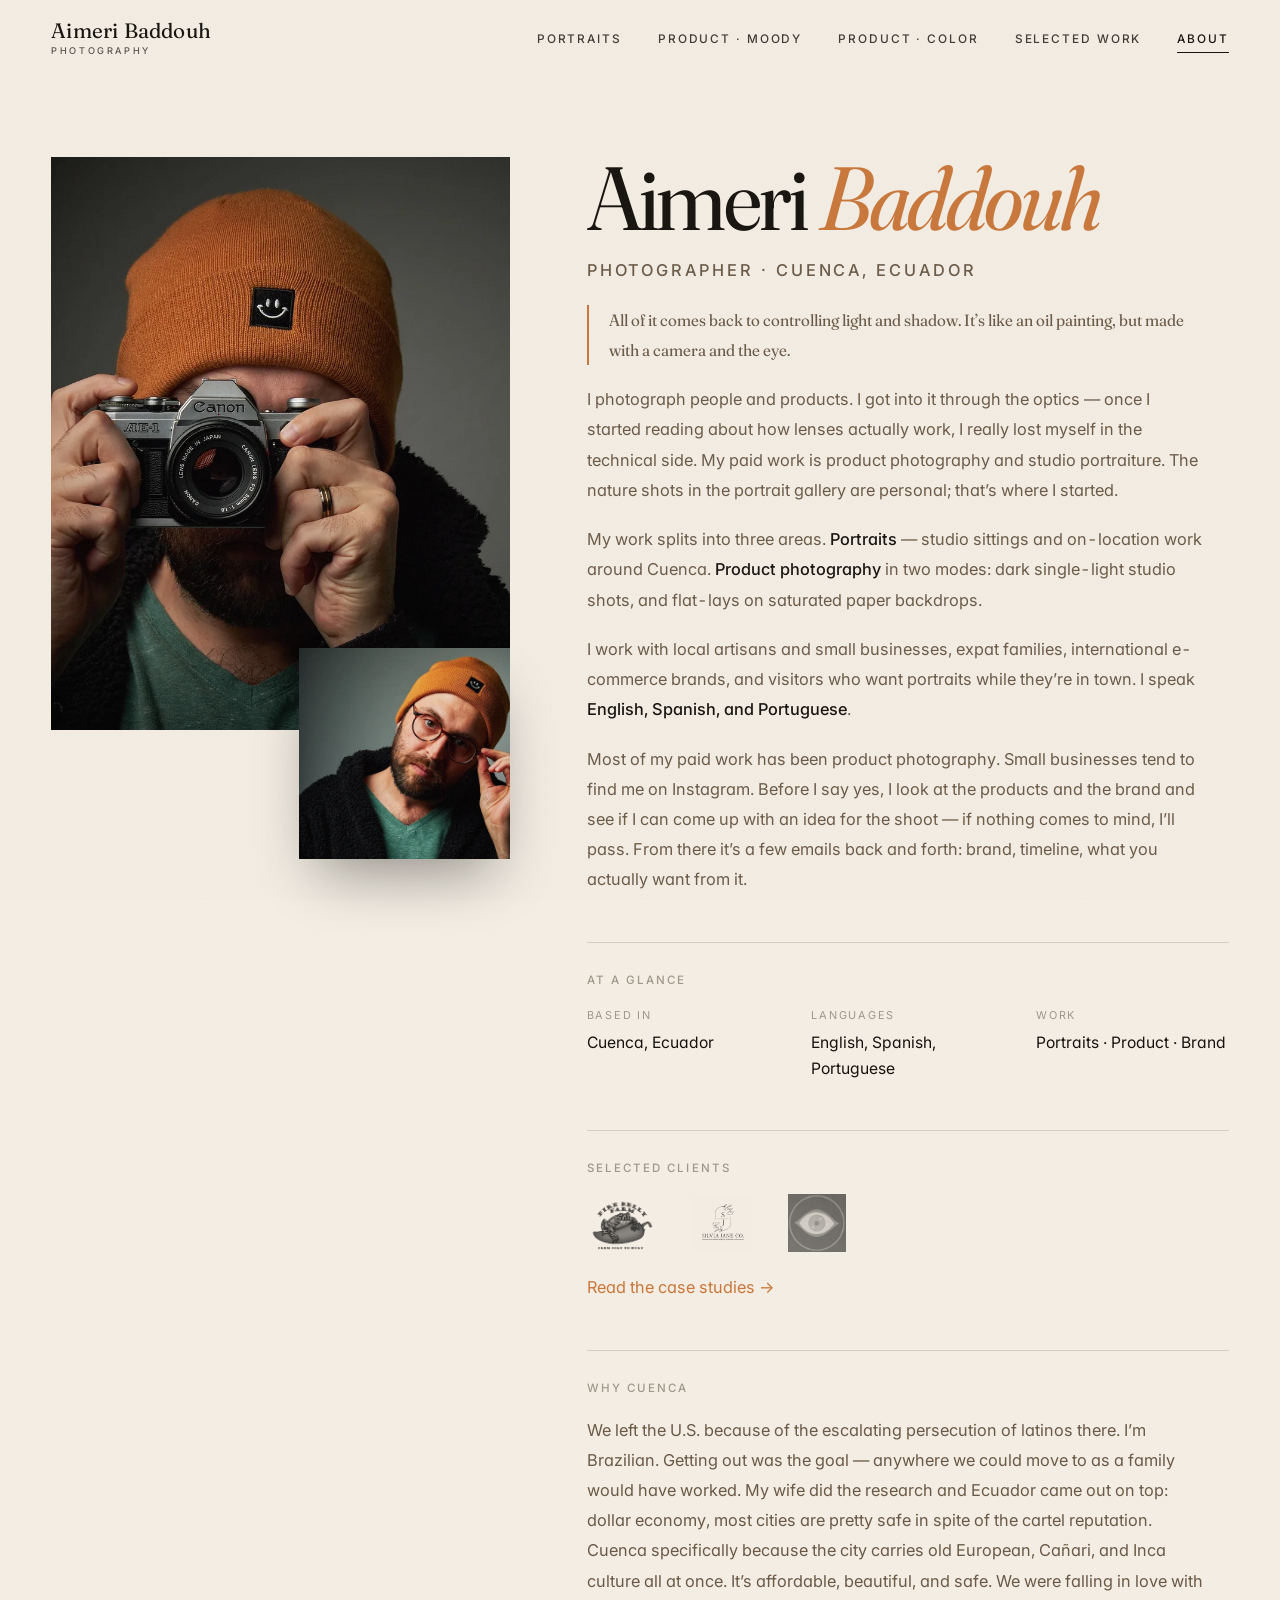
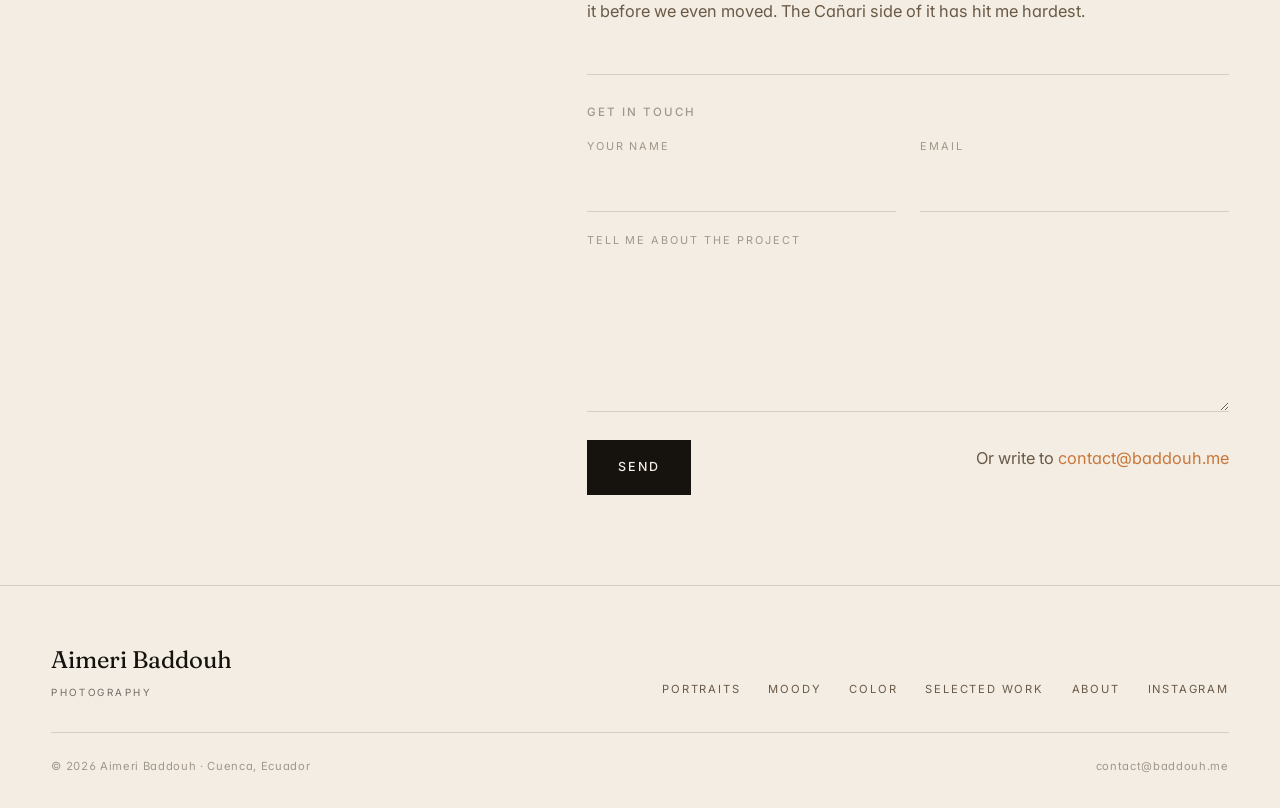
==== commit d621ce06: "Update contact email across multiple pages and add new "Behind the Shoot" article - Changed contact " ====
--- a/about.html
+++ b/about.html
@@ -27,6 +27,10 @@
   <link rel="stylesheet" href="https://fonts.googleapis.com/css2?family=Fraunces:ital,opsz,wght,SOFT,WONK@0,9..144,300..700,0..100,0..1;1,9..144,300..700,0..100,0..1&family=Inter:opsz,wght@14..32,300..600&display=swap">
   <link rel="stylesheet" href="/styles.css">
   <script>document.documentElement.classList.add('js')</script>
+
+  <script type="application/ld+json">
+{"@context":"https://schema.org","@graph":[{"@type":"Person","@id":"https://aimeribaddouh.com/#person","name":"Aimeri Baddouh","url":"https://aimeribaddouh.com/","image":"https://aimeribaddouh.com/images/about/photographer.jpeg","jobTitle":"Photographer","description":"Portrait and product photographer based in Cuenca, Ecuador. Studio and on-location work in English, Spanish, and Portuguese.","knowsLanguage":["English","Spanish","Portuguese"],"address":{"@type":"PostalAddress","addressLocality":"Cuenca","addressCountry":"EC"},"sameAs":["https://instagram.com/aimeribaddouh","https://www.facebook.com/61594094006769/"]},{"@type":"ProfessionalService","@id":"https://aimeribaddouh.com/#business","name":"Aimeri Baddouh Photography","url":"https://aimeribaddouh.com/","image":"https://aimeribaddouh.com/images/hero/hero.jpeg","founder":{"@id":"https://aimeribaddouh.com/#person"},"areaServed":{"@type":"City","name":"Cuenca"},"address":{"@type":"PostalAddress","addressLocality":"Cuenca","addressRegion":"Azuay","addressCountry":"EC"},"sameAs":["https://instagram.com/aimeribaddouh","https://www.facebook.com/61594094006769/"]},{"@type":"WebSite","@id":"https://aimeribaddouh.com/#website","name":"Aimeri Baddouh Photography","url":"https://aimeribaddouh.com/","publisher":{"@id":"https://aimeribaddouh.com/#person"}}]}
+  </script>
 </head>
 <body>
 
@@ -57,7 +61,7 @@
       <li><a class="menu__link" href="/about" style="--i:4"><small>05</small>About<img class="menu__thumb" src="/images/opt/about/photographer-480.webp" alt="" loading="lazy" decoding="async"></a></li>
     </ul>
     <div class="menu__foot">
-      <a href="mailto:aimeri@baddouh.me">aimeri@baddouh.me</a>
+      <a href="mailto:contact@baddouh.me">contact@baddouh.me</a>
       <a href="https://instagram.com/aimeribaddouh" target="_blank" rel="noopener">Instagram</a>
       <span>Cuenca, Ecuador</span>
     </div>
@@ -130,7 +134,7 @@
             </label>
             <div class="form__actions">
               <button type="submit" class="btn btn--solid">Send</button>
-              <p class="form__note">Or write to <a class="inline" href="mailto:aimeri@baddouh.me">aimeri@baddouh.me</a></p>
+              <p class="form__note">Or write to <a class="inline" href="mailto:contact@baddouh.me">contact@baddouh.me</a></p>
             </div>
           </form>
         </div>
@@ -149,7 +153,7 @@
         <li><a href="/about">About</a></li>
         <li><a href="https://instagram.com/aimeribaddouh" target="_blank" rel="noopener">Instagram</a></li>
       </ul>
-      <p class="footer__copy"><span>&copy; 2026 Aimeri Baddouh &middot; Cuenca, Ecuador</span><a href="mailto:aimeri@baddouh.me">aimeri@baddouh.me</a></p>
+      <p class="footer__copy"><span>&copy; 2026 Aimeri Baddouh &middot; Cuenca, Ecuador</span><a href="mailto:contact@baddouh.me">contact@baddouh.me</a></p>
     </div>
   </footer>
 
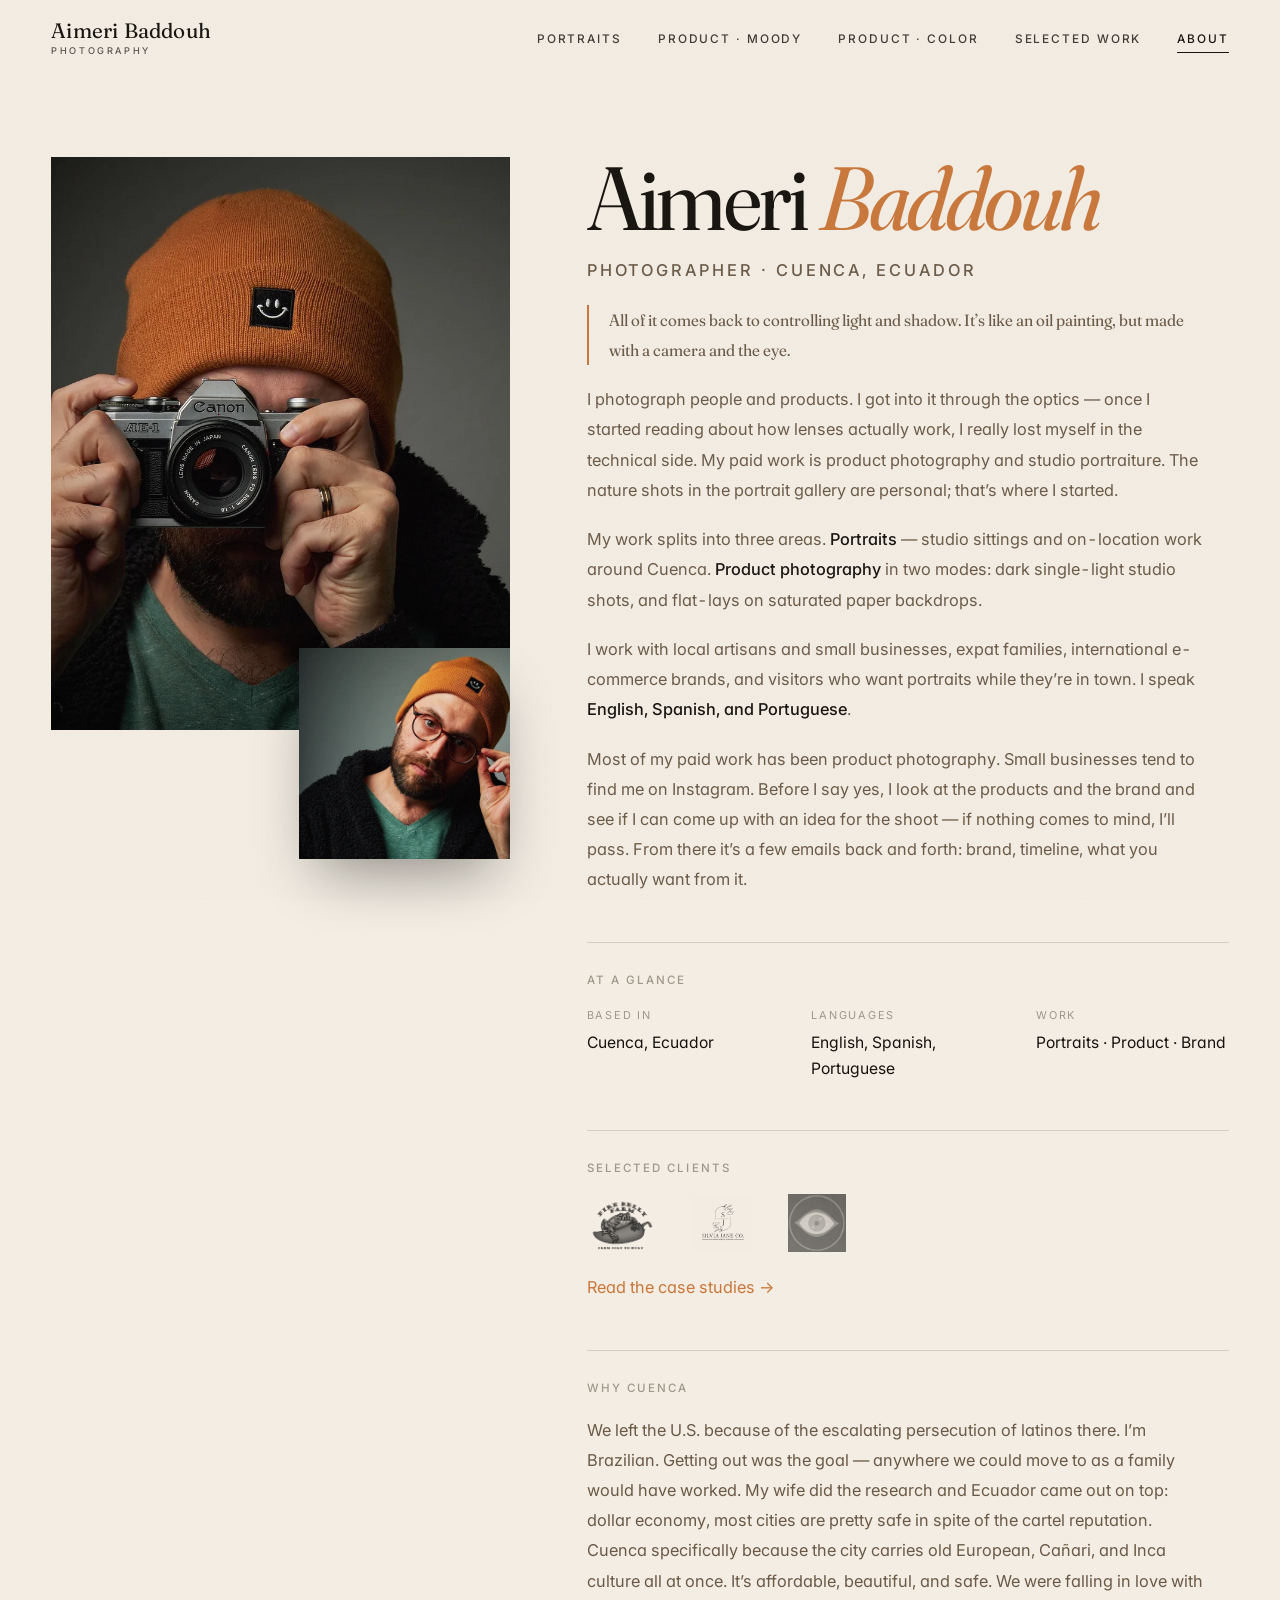
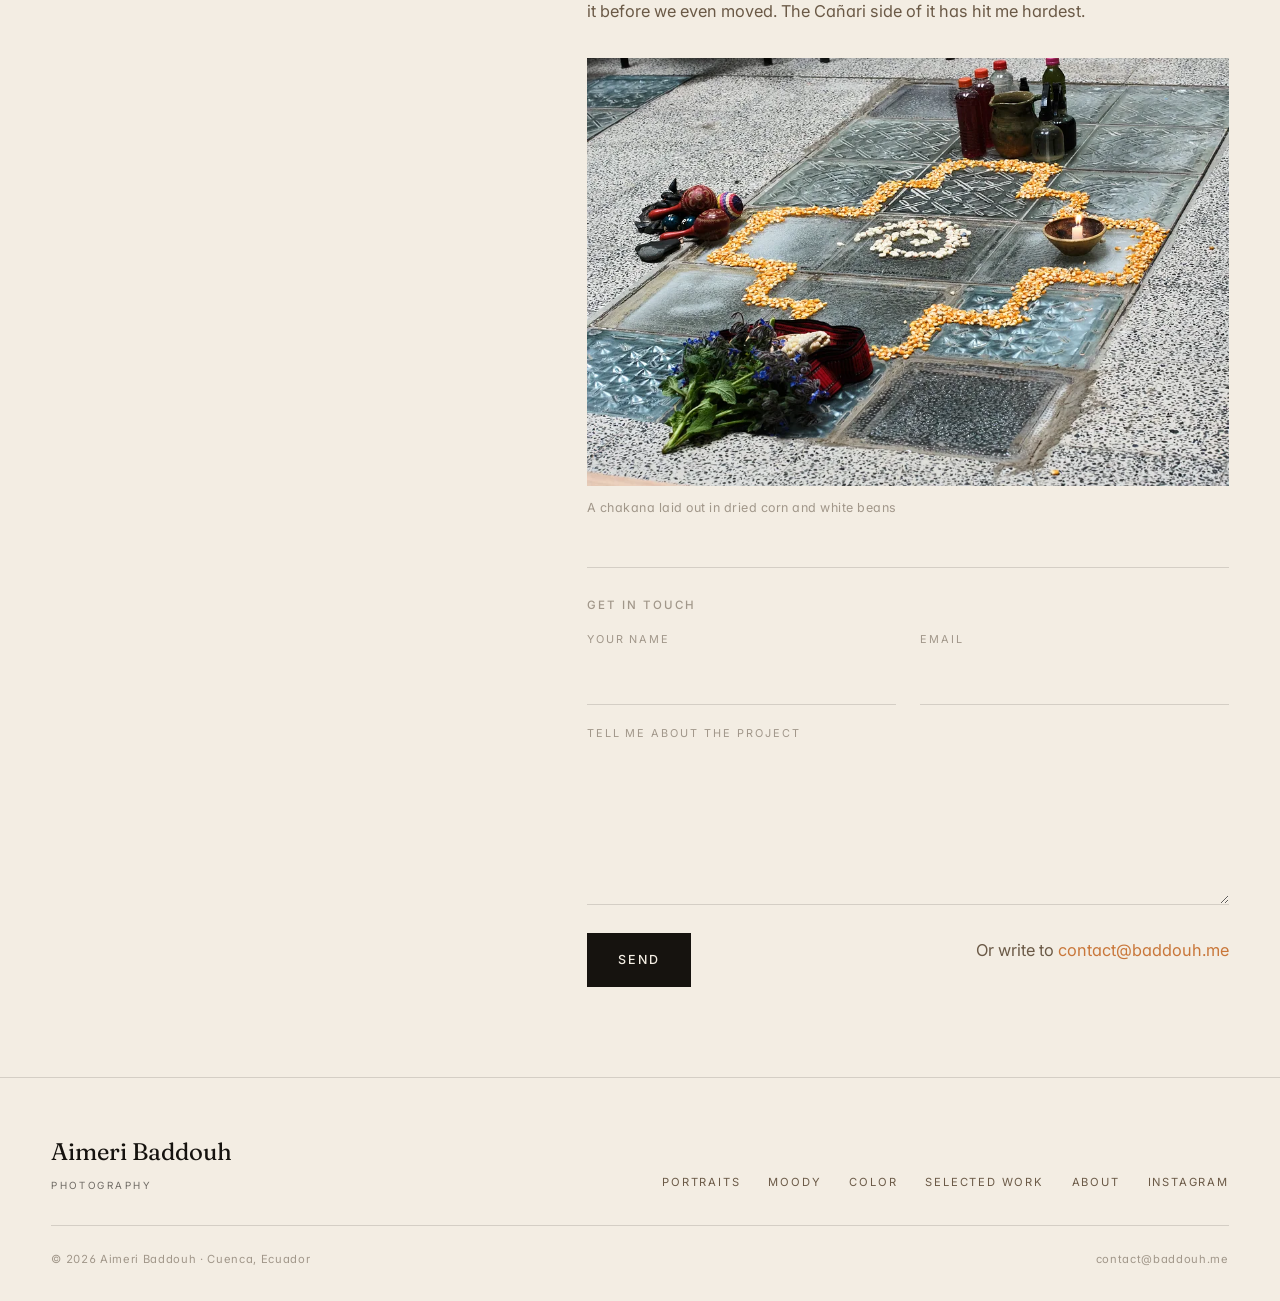
==== commit c42b181d: "Show the chakana altar on About; fix Color lead image sizes The chakana-altar photo was built into i" ====
--- a/about.html
+++ b/about.html
@@ -114,6 +114,10 @@
         <div class="about__block reveal">
           <h2>Why Cuenca</h2>
           <p>We left the U.S. because of the escalating persecution of latinos there. I&rsquo;m Brazilian. Getting out was the goal &mdash; anywhere we could move to as a family would have worked. My wife did the research and Ecuador came out on top: dollar economy, most cities are pretty safe in spite of the cartel reputation. Cuenca specifically because the city carries old European, Ca&ntilde;ari, and Inca culture all at once. It&rsquo;s affordable, beautiful, and safe. We were falling in love with it before we even moved. The Ca&ntilde;ari side of it has hit me hardest.</p>
+          <figure class="about__fig">
+            <span class="ph" style="--avg:#8B8B84;background-image:url([data-uri])"><span class="ph__frame"><img src="/images/opt/about/chakana-altar-960.webp" srcset="/images/opt/about/chakana-altar-480.webp 480w, /images/opt/about/chakana-altar-960.webp 960w, /images/opt/about/chakana-altar-1440.webp 1440w, /images/opt/about/chakana-altar-1920.webp 1920w" sizes="(min-width: 900px) 50vw, 100vw" width="1920" height="1280" alt="An altar laid out on the floor: a chakana, the Andean stepped cross, outlined in dried corn around a spiral of white beans, with a lit candle in a clay bowl, maracas, bottles, a red woven sash and a bunch of fresh herbs with blue flowers" loading="lazy" decoding="async"></span></span>
+            <figcaption>A chakana laid out in dried corn and white beans</figcaption>
+          </figure>
         </div>
 
         <div class="about__block reveal" id="contact">
--- a/styles.css
+++ b/styles.css
@@ -1043,6 +1043,9 @@
 .about__facts { display: grid; grid-template-columns: repeat(auto-fit, minmax(160px, 1fr)); gap: 1.5rem 2rem; list-style: none; }
 .about__facts dt { font-size: .68rem; letter-spacing: .16em; text-transform: uppercase; color: var(--fg-3); margin-bottom: .35rem; }
 .about__facts dd { font-size: .98rem; color: var(--fg); }
+.about__fig { margin-top: 2rem; }
+.about__fig .ph { aspect-ratio: 3 / 2; }
+.about__fig figcaption { margin-top: .75rem; font-size: .78rem; letter-spacing: .04em; color: var(--fg-3); }
 
 /* Contact form */
 .form { display: grid; grid-template-columns: 1fr 1fr; gap: 1.25rem 1.5rem; margin-top: .5rem; }
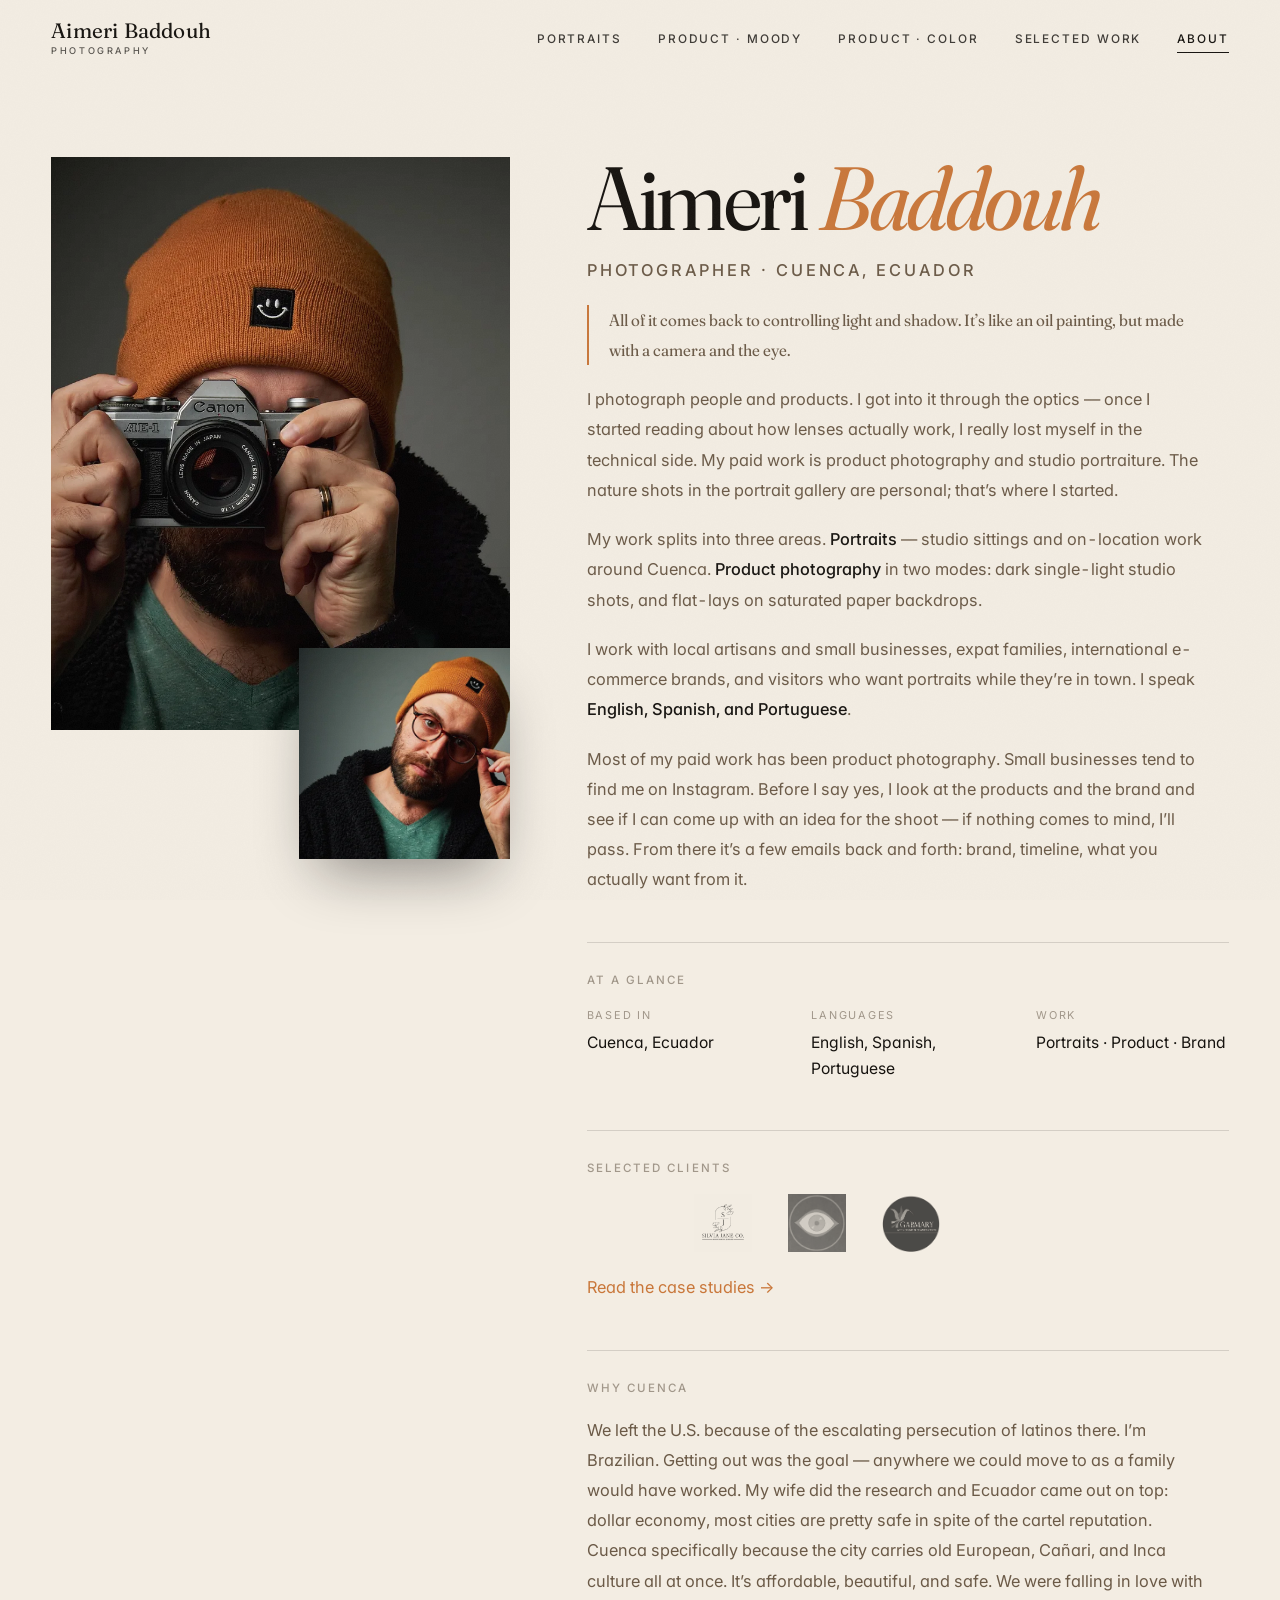
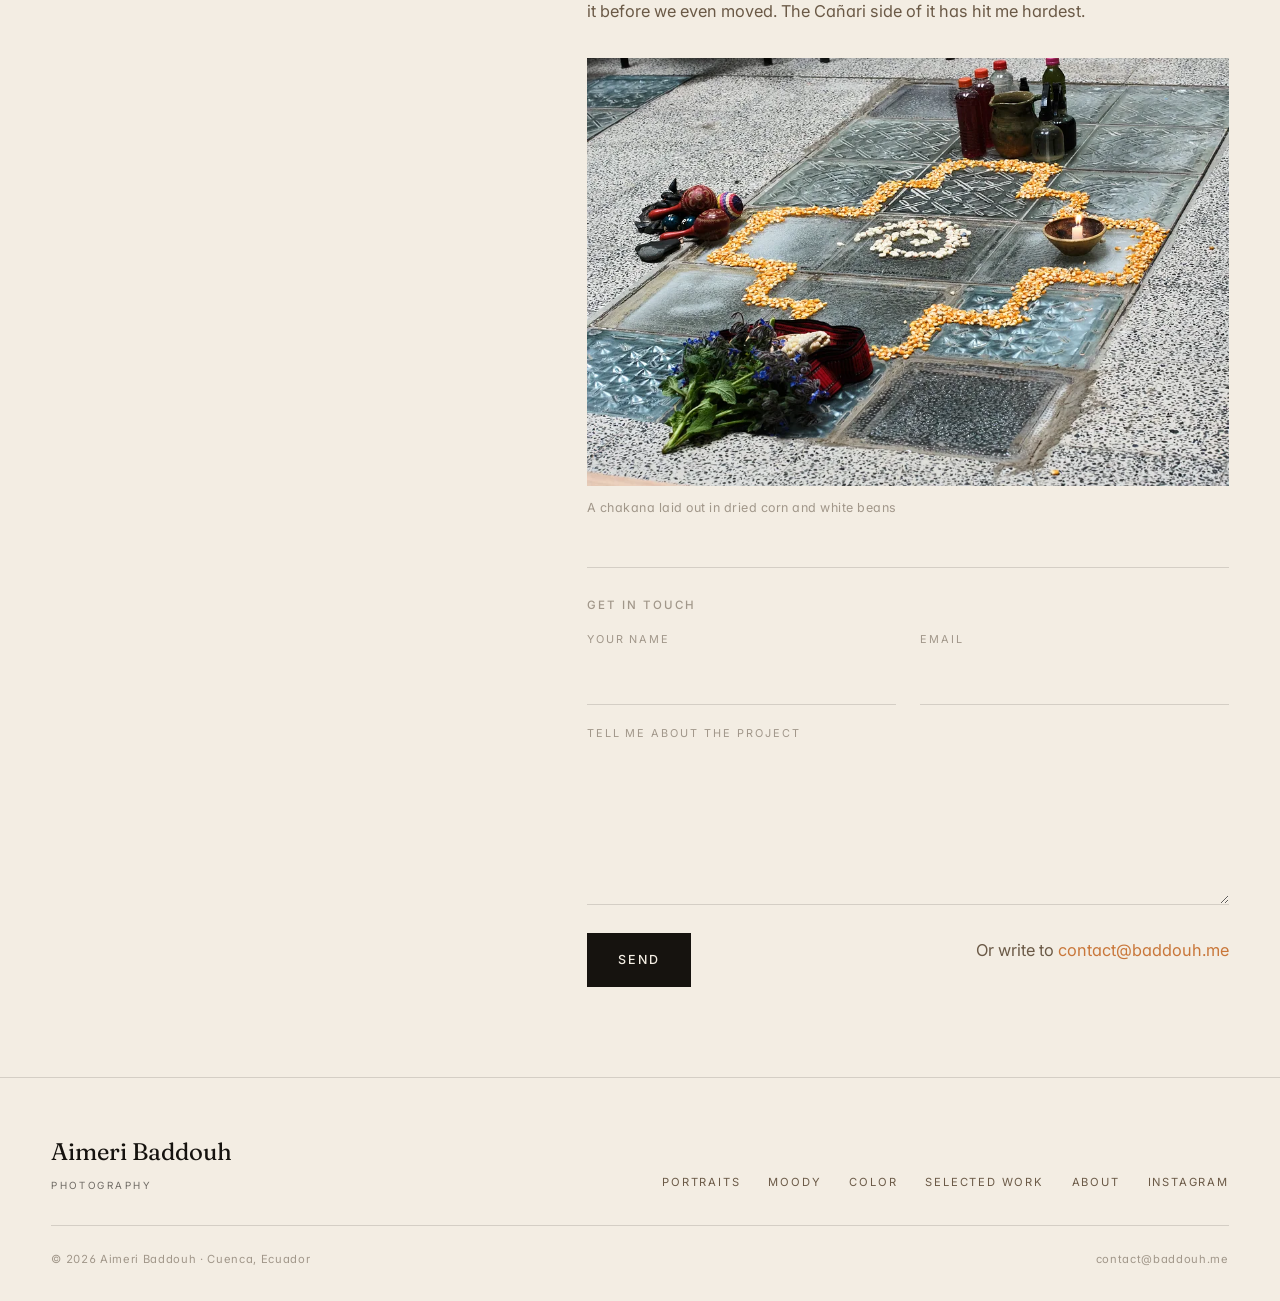
==== commit 014f1986: "List gabmary under Selected clients on About Co-Authored-By: Claude Opus 5.5 <noreply@anthropic.com>" ====
--- a/about.html
+++ b/about.html
@@ -73,7 +73,7 @@
         <figure class="ph reveal" data-w="1920" data-h="1920" style="--avg:#45352A;background-image:url([data-uri])">
     <span class="ph__frame"><img src="/images/opt/about/photographer-960.webp" srcset="/images/opt/about/photographer-480.webp 480w, /images/opt/about/photographer-960.webp 960w, /images/opt/about/photographer-1440.webp 1440w, /images/opt/about/photographer-1920.webp 1920w" sizes="(min-width: 900px) 40vw, 100vw" width="1920" height="1920" alt="Aimeri Baddouh holding a Canon AE-1 film camera" loading="eager" fetchpriority="high" decoding="async"></span>
   </figure>
-        <figure class="ph ph--second reveal" data-w="1920" data-h="1920" style="--avg:#55463B;background-image:url([data-uri]) --d:160ms">
+        <figure class="ph ph--second reveal" data-w="1920" data-h="1920" style="--avg:#55463B;background-image:url([data-uri]);--d:160ms">
     <span class="ph__frame"><img src="/images/opt/about/headshot-960.webp" srcset="/images/opt/about/headshot-480.webp 480w, /images/opt/about/headshot-960.webp 960w, /images/opt/about/headshot-1440.webp 1440w, /images/opt/about/headshot-1920.webp 1920w" sizes="(min-width: 900px) 18vw, 46vw" width="1920" height="1920" alt="Aimeri Baddouh, portrait" loading="lazy" decoding="async"></span>
   </figure>
       </div>
@@ -107,6 +107,7 @@
             <img src="/images/clients/firebelly-farms.jpg" alt="Firebelly Farms" loading="lazy" decoding="async">
             <img src="/images/clients/silvia-jane.jpg" alt="Silvia Jane" loading="lazy" decoding="async">
             <img src="/images/clients/mariah-oller.jpg" alt="Mariah Oller Studio" loading="lazy" decoding="async">
+            <img src="/images/clients/gabmary.jpg" alt="gabmary" loading="lazy" decoding="async">
           </div>
           <p><a class="inline" href="/selected-work">Read the case studies &rarr;</a></p>
         </div>
@@ -115,7 +116,7 @@
           <h2>Why Cuenca</h2>
           <p>We left the U.S. because of the escalating persecution of latinos there. I&rsquo;m Brazilian. Getting out was the goal &mdash; anywhere we could move to as a family would have worked. My wife did the research and Ecuador came out on top: dollar economy, most cities are pretty safe in spite of the cartel reputation. Cuenca specifically because the city carries old European, Ca&ntilde;ari, and Inca culture all at once. It&rsquo;s affordable, beautiful, and safe. We were falling in love with it before we even moved. The Ca&ntilde;ari side of it has hit me hardest.</p>
           <figure class="about__fig">
-            <span class="ph" style="--avg:#8B8B84;background-image:url([data-uri])"><span class="ph__frame"><img src="/images/opt/about/chakana-altar-960.webp" srcset="/images/opt/about/chakana-altar-480.webp 480w, /images/opt/about/chakana-altar-960.webp 960w, /images/opt/about/chakana-altar-1440.webp 1440w, /images/opt/about/chakana-altar-1920.webp 1920w" sizes="(min-width: 900px) 50vw, 100vw" width="1920" height="1280" alt="An altar laid out on the floor: a chakana, the Andean stepped cross, outlined in dried corn around a spiral of white beans, with a lit candle in a clay bowl, maracas, bottles, a red woven sash and a bunch of fresh herbs with blue flowers" loading="lazy" decoding="async"></span></span>
+            <span class="ph" style="--avg:#8B8B84;background-image:url([data-uri])"><span class="ph__frame"><img src="/images/opt/about/chakana-altar-960.webp" srcset="/images/opt/about/chakana-altar-480.webp 480w, /images/opt/about/chakana-altar-960.webp 960w, /images/opt/about/chakana-altar-1440.webp 1440w, /images/opt/about/chakana-altar-1920.webp 1920w" sizes="(min-width: 900px) 50vw, 100vw" width="1920" height="1280" alt="An altar laid out on the floor: a chakana, the Andean stepped cross, outlined in dried corn around a spiral of white beans, with a lit candle in a clay bowl, maracas, bottles, a red woven sash and a bunch of fresh herbs with blue flowers" loading="lazy" decoding="async"></span></span>
             <figcaption>A chakana laid out in dried corn and white beans</figcaption>
           </figure>
         </div>
--- a/styles.css
+++ b/styles.css
@@ -761,14 +761,19 @@
 .strip__title em { font-style: italic; color: var(--accent); transition: color var(--t-theme); }
 .strip__grid {
   display: grid;
-  grid-template-columns: repeat(3, minmax(0, 1fr));
+  grid-template-columns: repeat(4, minmax(0, 1fr));
   gap: var(--gap);
 }
-.card { display: block; }
+.card { display: block; container-type: inline-size; }
 .card .ph { aspect-ratio: 4 / 5; }
-.card__meta { padding: 1rem 0 0; display: flex; justify-content: space-between; gap: 1rem; align-items: baseline; }
+.card__meta { padding: 1rem 0 0; display: flex; flex-wrap: wrap; justify-content: space-between; gap: .25rem 1rem; align-items: baseline; }
 .card__client { font-family: var(--font-display); font-size: 1.35rem; font-variation-settings: "opsz" 24, "SOFT" 30; }
 .card__what { font-size: .72rem; letter-spacing: .12em; text-transform: uppercase; color: var(--fg-3); transition: color var(--t-theme); text-align: right; }
+/* All cards share a width, so they stack name-over-type together instead of wrapping one by one */
+@container (max-width: 320px) {
+  .card__meta { flex-direction: column; align-items: flex-start; }
+  .card__what { text-align: left; }
+}
 
 @media (max-width: 899px) {
   .strip__head { flex-direction: column; align-items: flex-start; gap: 1rem; }
@@ -1038,8 +1043,8 @@
 .about__logos { display: flex; flex-wrap: wrap; align-items: center; gap: 1.5rem 2.25rem; margin: .25rem 0 1.25rem; }
 .about__logos img { height: 58px; width: auto; max-width: 150px; object-fit: contain; mix-blend-mode: multiply; filter: grayscale(1) contrast(1.05); opacity: .8; transition: filter .4s, opacity .4s; }
 .about__logos img:hover { filter: none; opacity: 1; }
-.about__block a.inline { color: var(--accent); border-bottom: 1px solid transparent; transition: border-color .3s; }
-.about__block a.inline:hover { border-color: currentColor; }
+.about__block a.inline, .case__text a.inline { color: var(--accent); border-bottom: 1px solid transparent; transition: border-color .3s; }
+.about__block a.inline:hover, .case__text a.inline:hover { border-color: currentColor; }
 .about__facts { display: grid; grid-template-columns: repeat(auto-fit, minmax(160px, 1fr)); gap: 1.5rem 2rem; list-style: none; }
 .about__facts dt { font-size: .68rem; letter-spacing: .16em; text-transform: uppercase; color: var(--fg-3); margin-bottom: .35rem; }
 .about__facts dd { font-size: .98rem; color: var(--fg); }
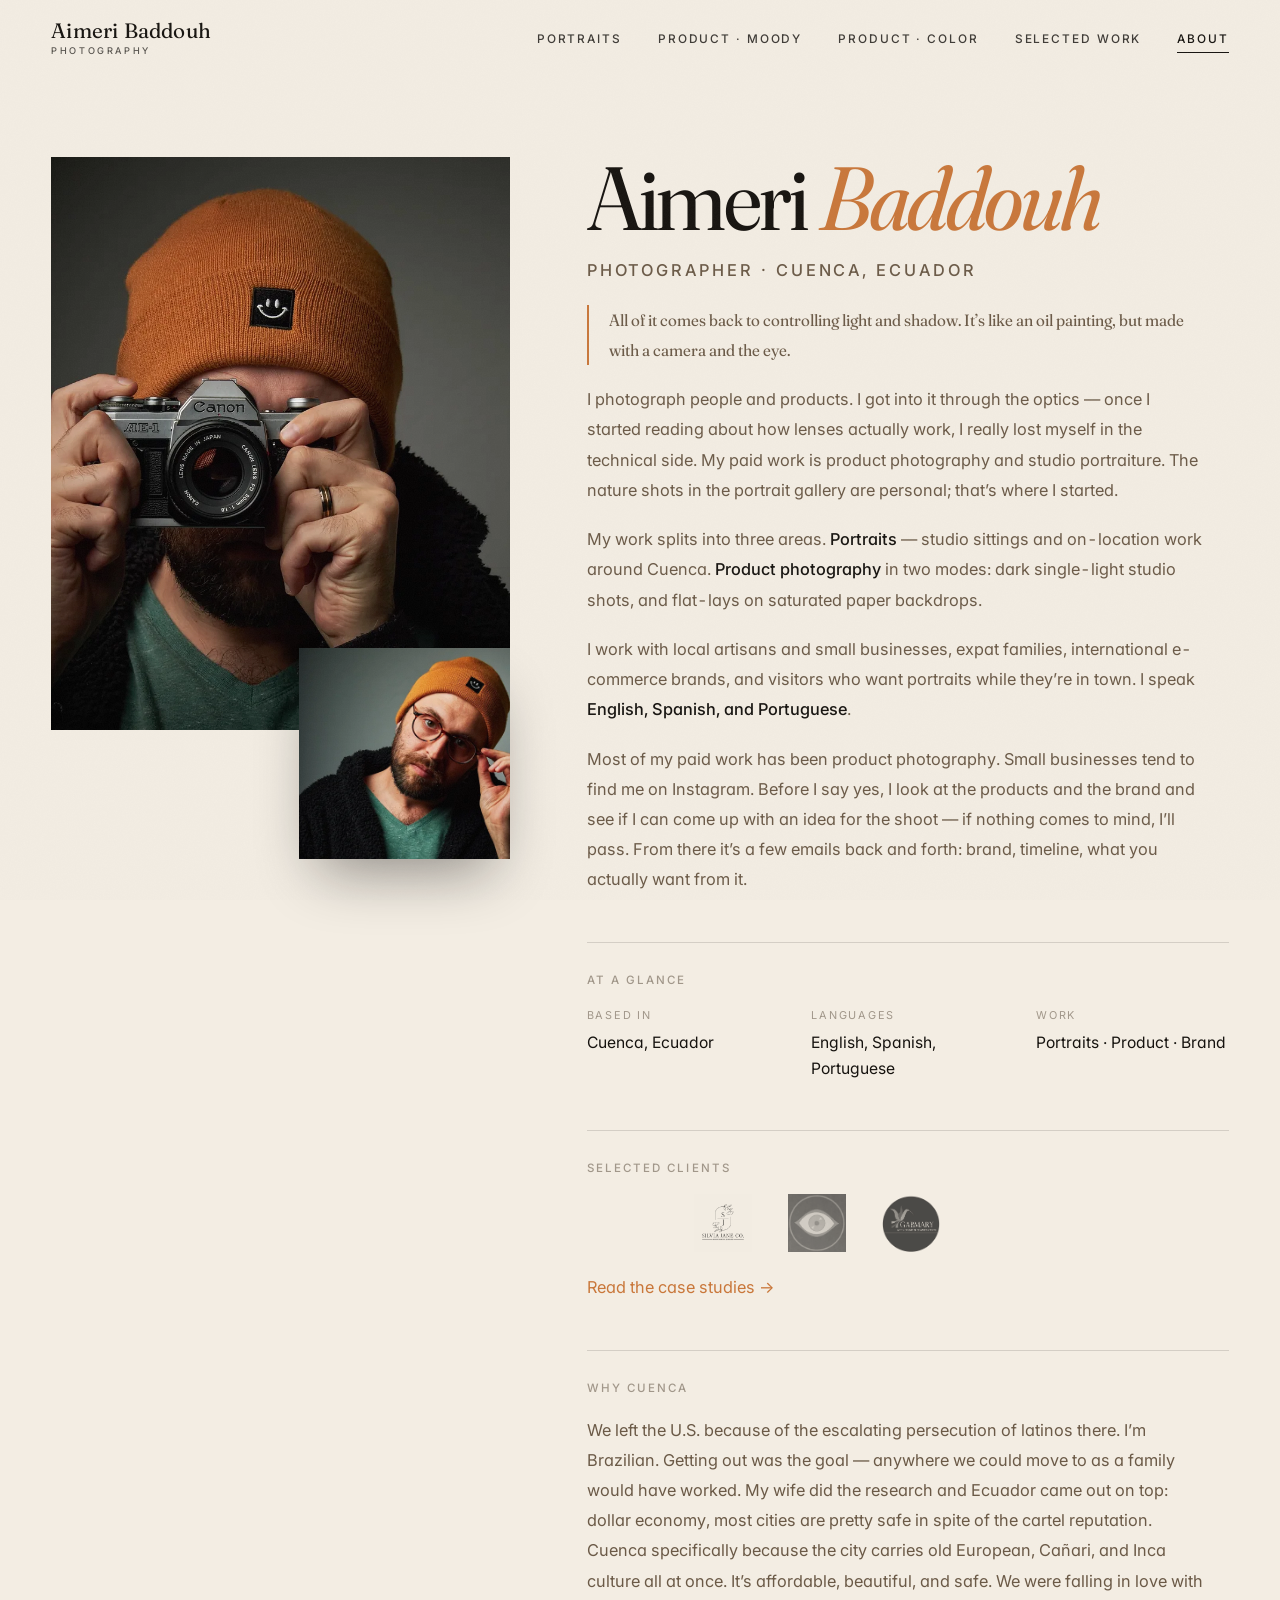
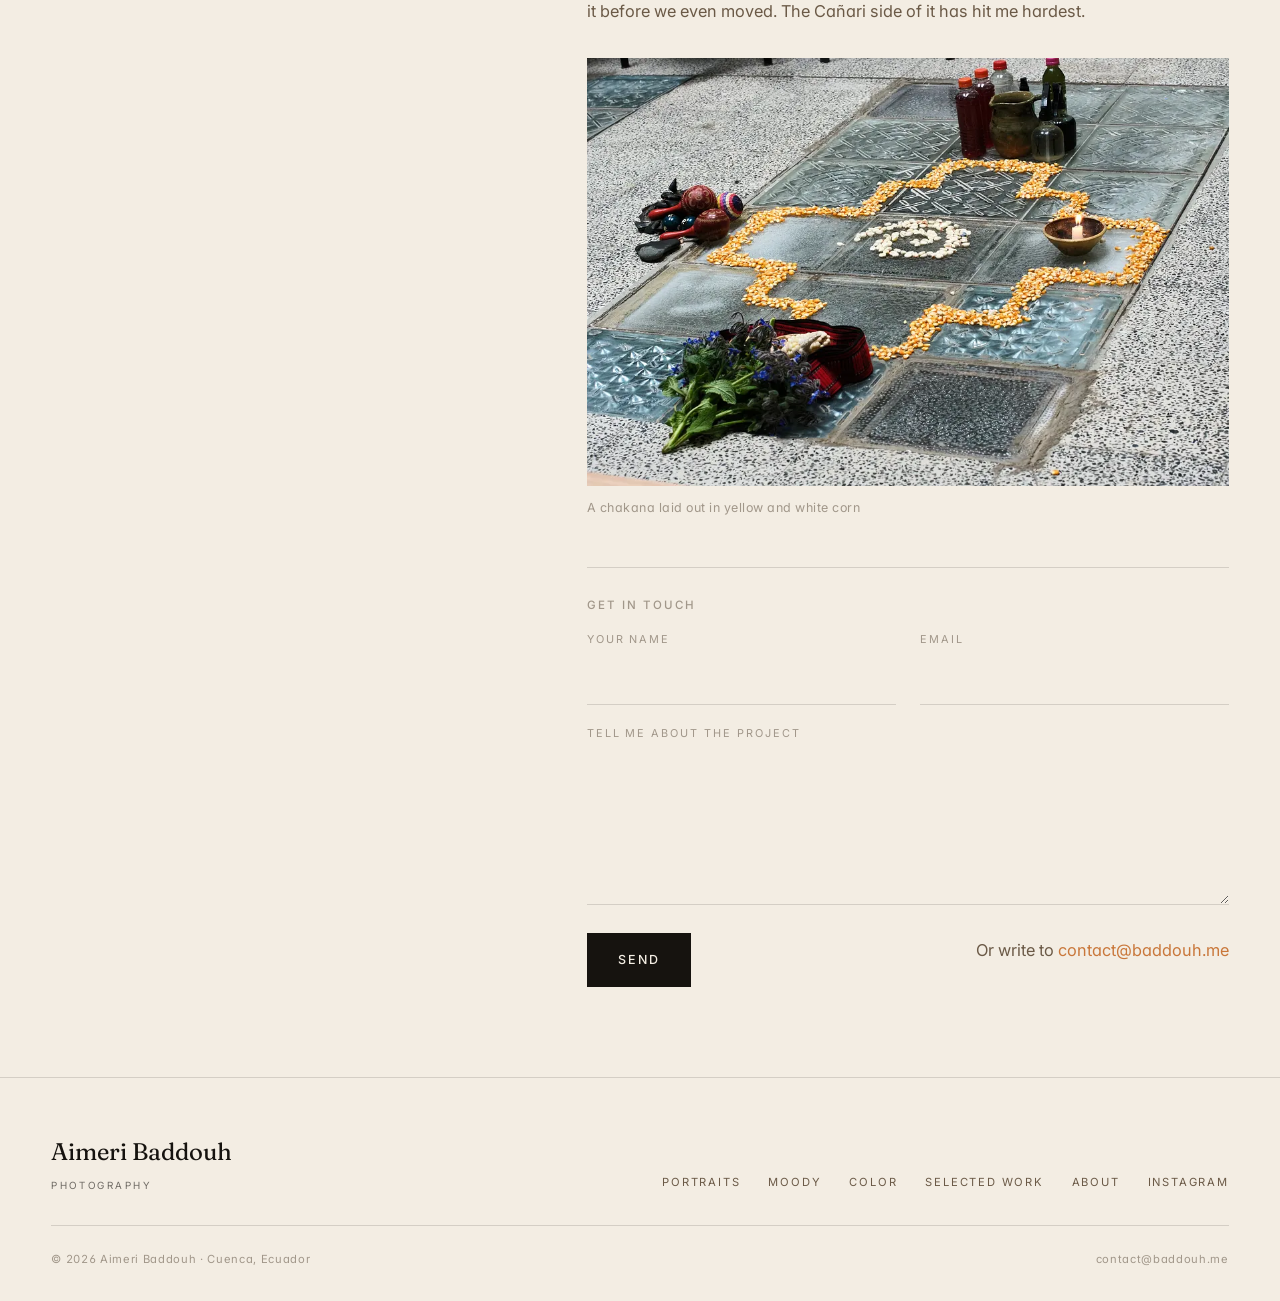
==== commit 1717d822: "Chakana: call the white spiral corn, rebuild its web sizes The centre spiral is white corn kernels, " ====
--- a/about.html
+++ b/about.html
@@ -116,8 +116,8 @@
           <h2>Why Cuenca</h2>
           <p>We left the U.S. because of the escalating persecution of latinos there. I&rsquo;m Brazilian. Getting out was the goal &mdash; anywhere we could move to as a family would have worked. My wife did the research and Ecuador came out on top: dollar economy, most cities are pretty safe in spite of the cartel reputation. Cuenca specifically because the city carries old European, Ca&ntilde;ari, and Inca culture all at once. It&rsquo;s affordable, beautiful, and safe. We were falling in love with it before we even moved. The Ca&ntilde;ari side of it has hit me hardest.</p>
           <figure class="about__fig">
-            <span class="ph" style="--avg:#8B8B84;background-image:url([data-uri])"><span class="ph__frame"><img src="/images/opt/about/chakana-altar-960.webp" srcset="/images/opt/about/chakana-altar-480.webp 480w, /images/opt/about/chakana-altar-960.webp 960w, /images/opt/about/chakana-altar-1440.webp 1440w, /images/opt/about/chakana-altar-1920.webp 1920w" sizes="(min-width: 900px) 50vw, 100vw" width="1920" height="1280" alt="An altar laid out on the floor: a chakana, the Andean stepped cross, outlined in dried corn around a spiral of white beans, with a lit candle in a clay bowl, maracas, bottles, a red woven sash and a bunch of fresh herbs with blue flowers" loading="lazy" decoding="async"></span></span>
-            <figcaption>A chakana laid out in dried corn and white beans</figcaption>
+            <span class="ph" style="--avg:#8B8B84;background-image:url([data-uri])"><span class="ph__frame"><img src="/images/opt/about/chakana-altar-960.webp" srcset="/images/opt/about/chakana-altar-480.webp 480w, /images/opt/about/chakana-altar-960.webp 960w, /images/opt/about/chakana-altar-1440.webp 1440w, /images/opt/about/chakana-altar-1920.webp 1920w" sizes="(min-width: 900px) 50vw, 100vw" width="1920" height="1280" alt="An altar laid out on the floor: a chakana, the Andean stepped cross, outlined in dried yellow corn around a spiral of white corn, with a lit candle in a clay bowl, maracas, bottles, a red woven sash and a bunch of fresh herbs with blue flowers" loading="lazy" decoding="async"></span></span>
+            <figcaption>A chakana laid out in yellow and white corn</figcaption>
           </figure>
         </div>
 
